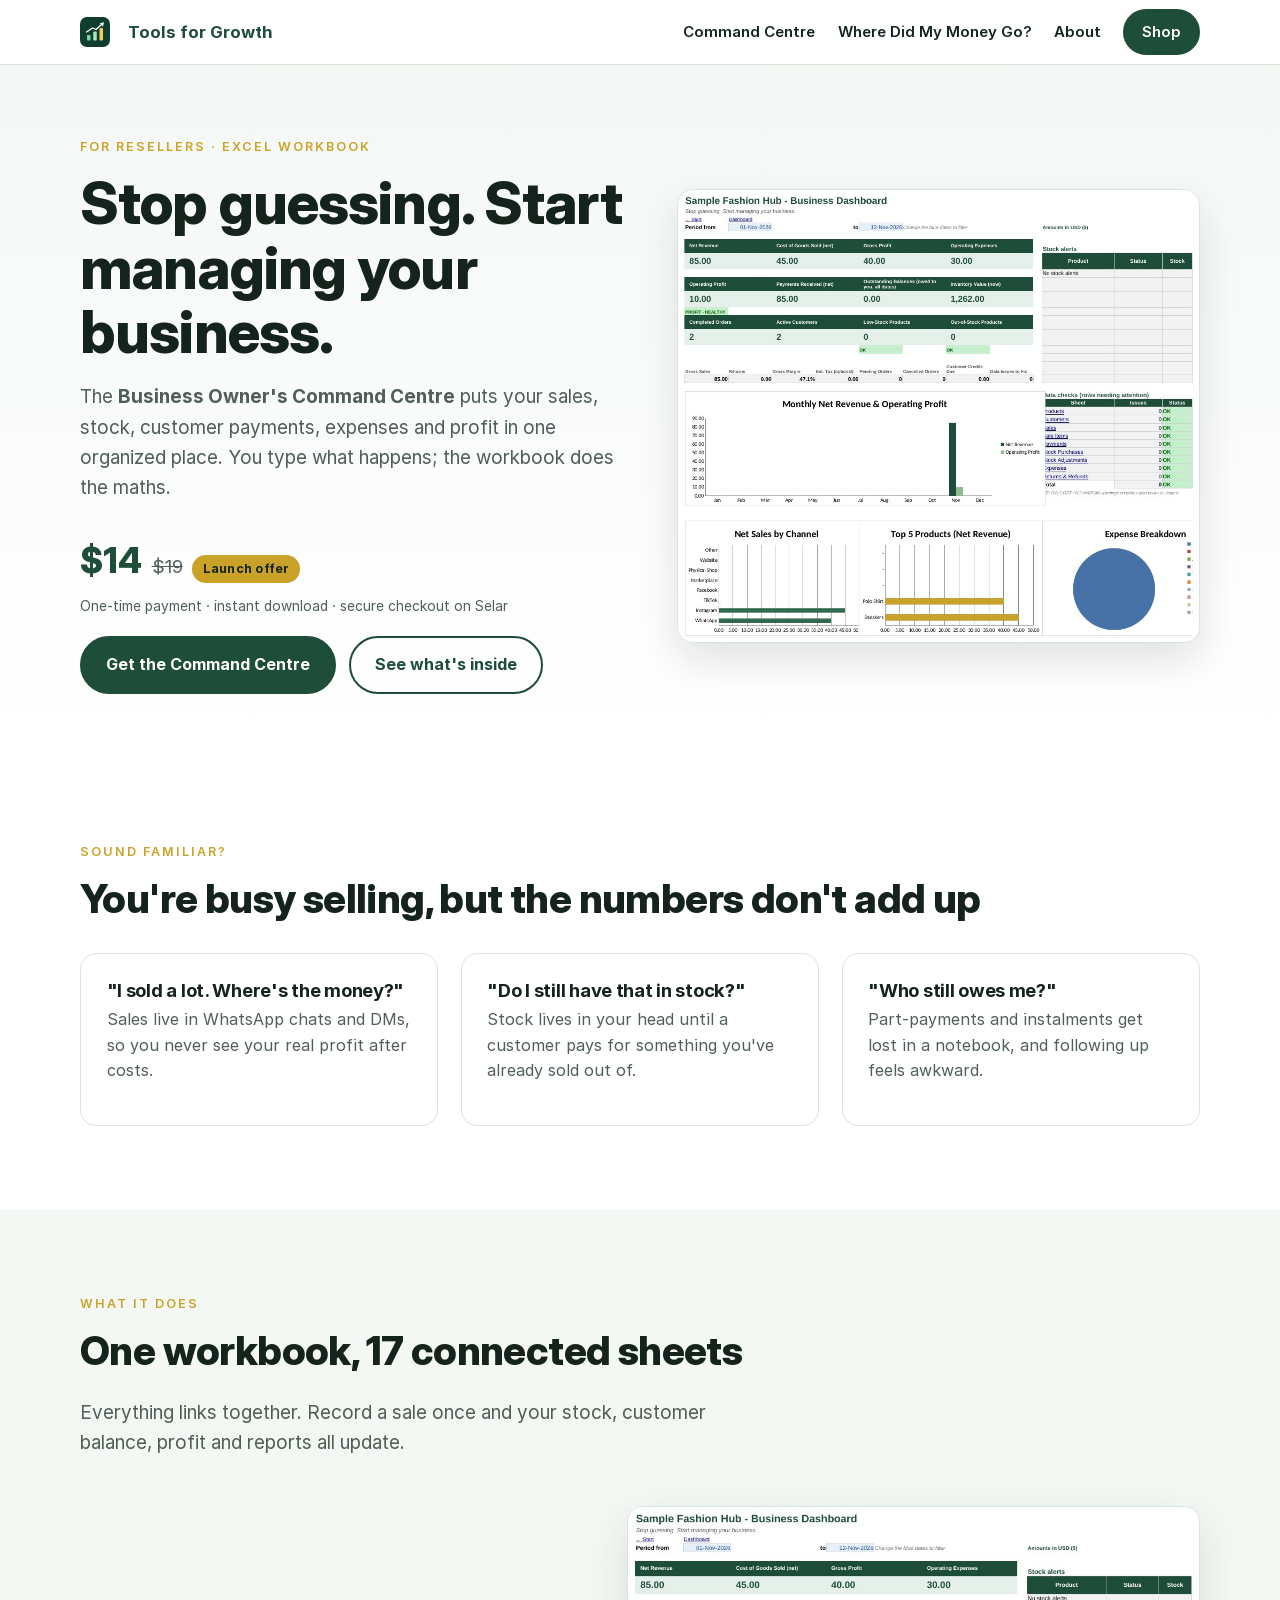
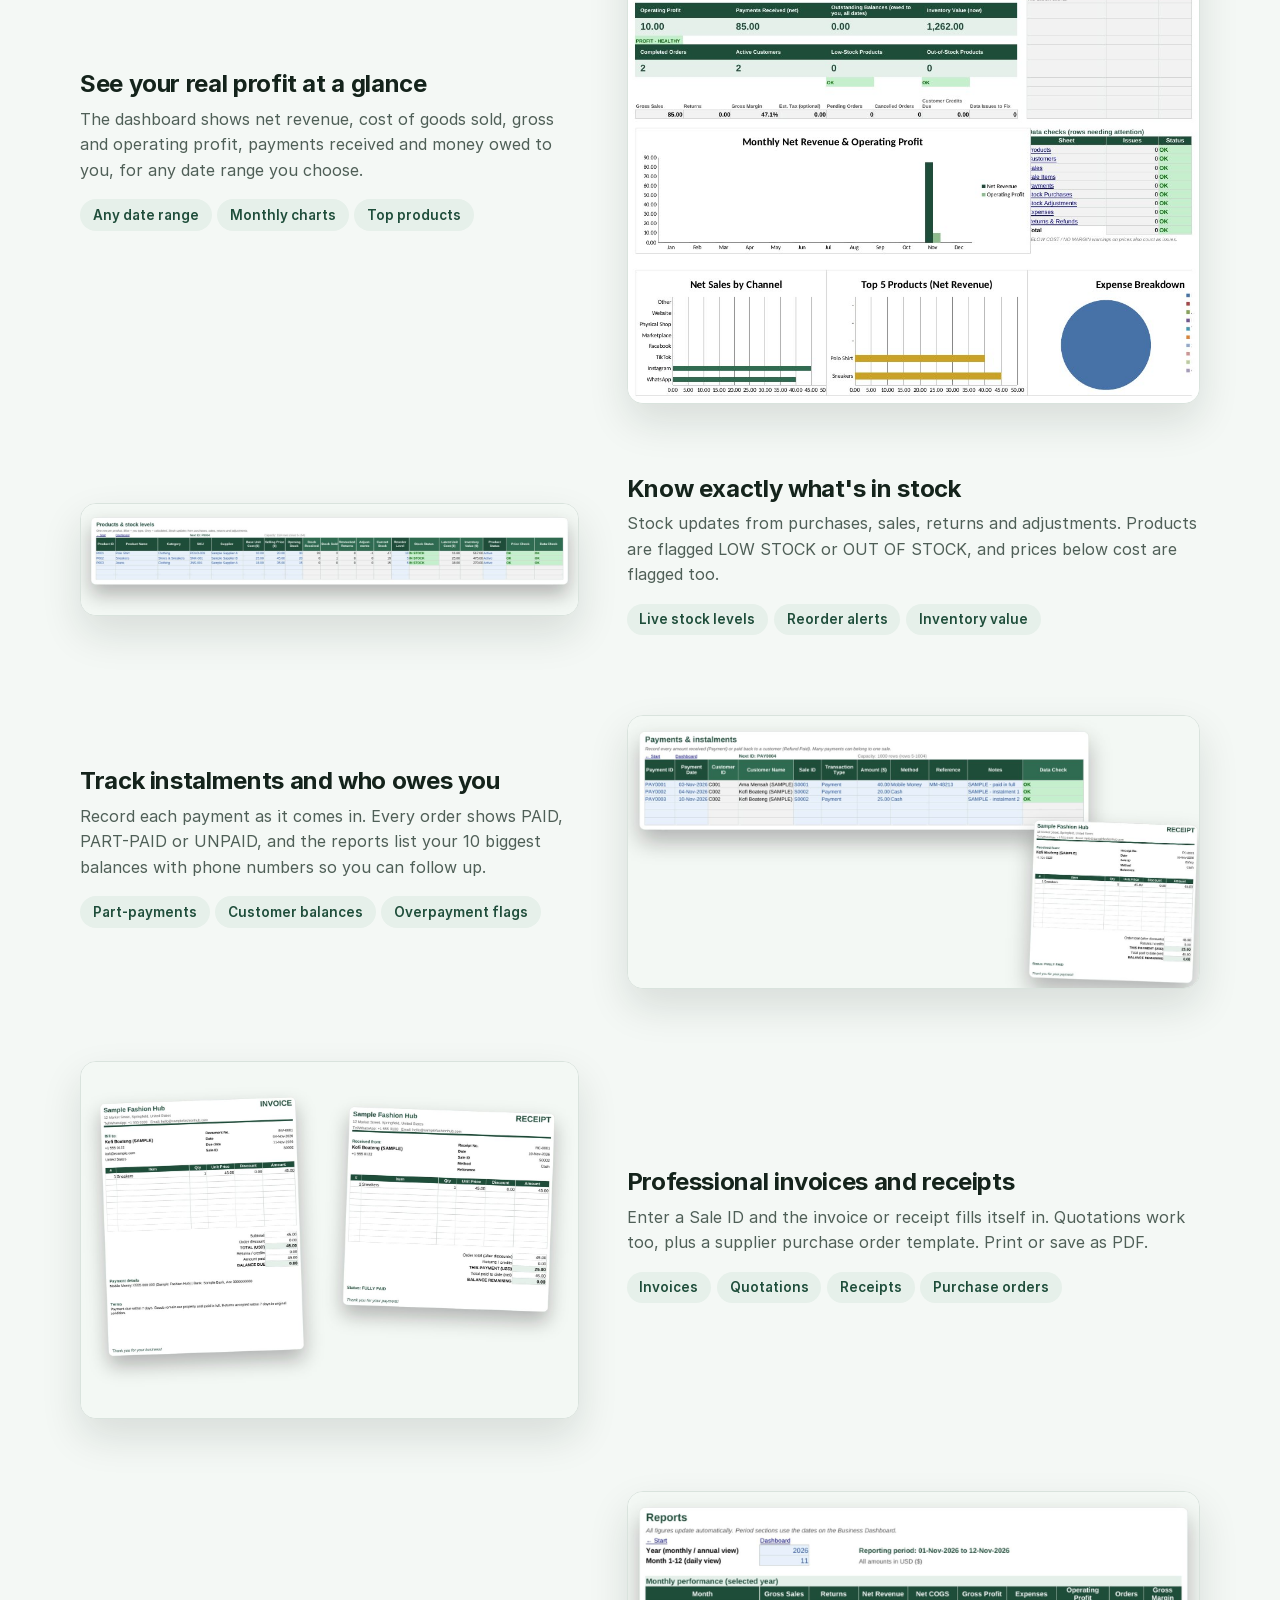
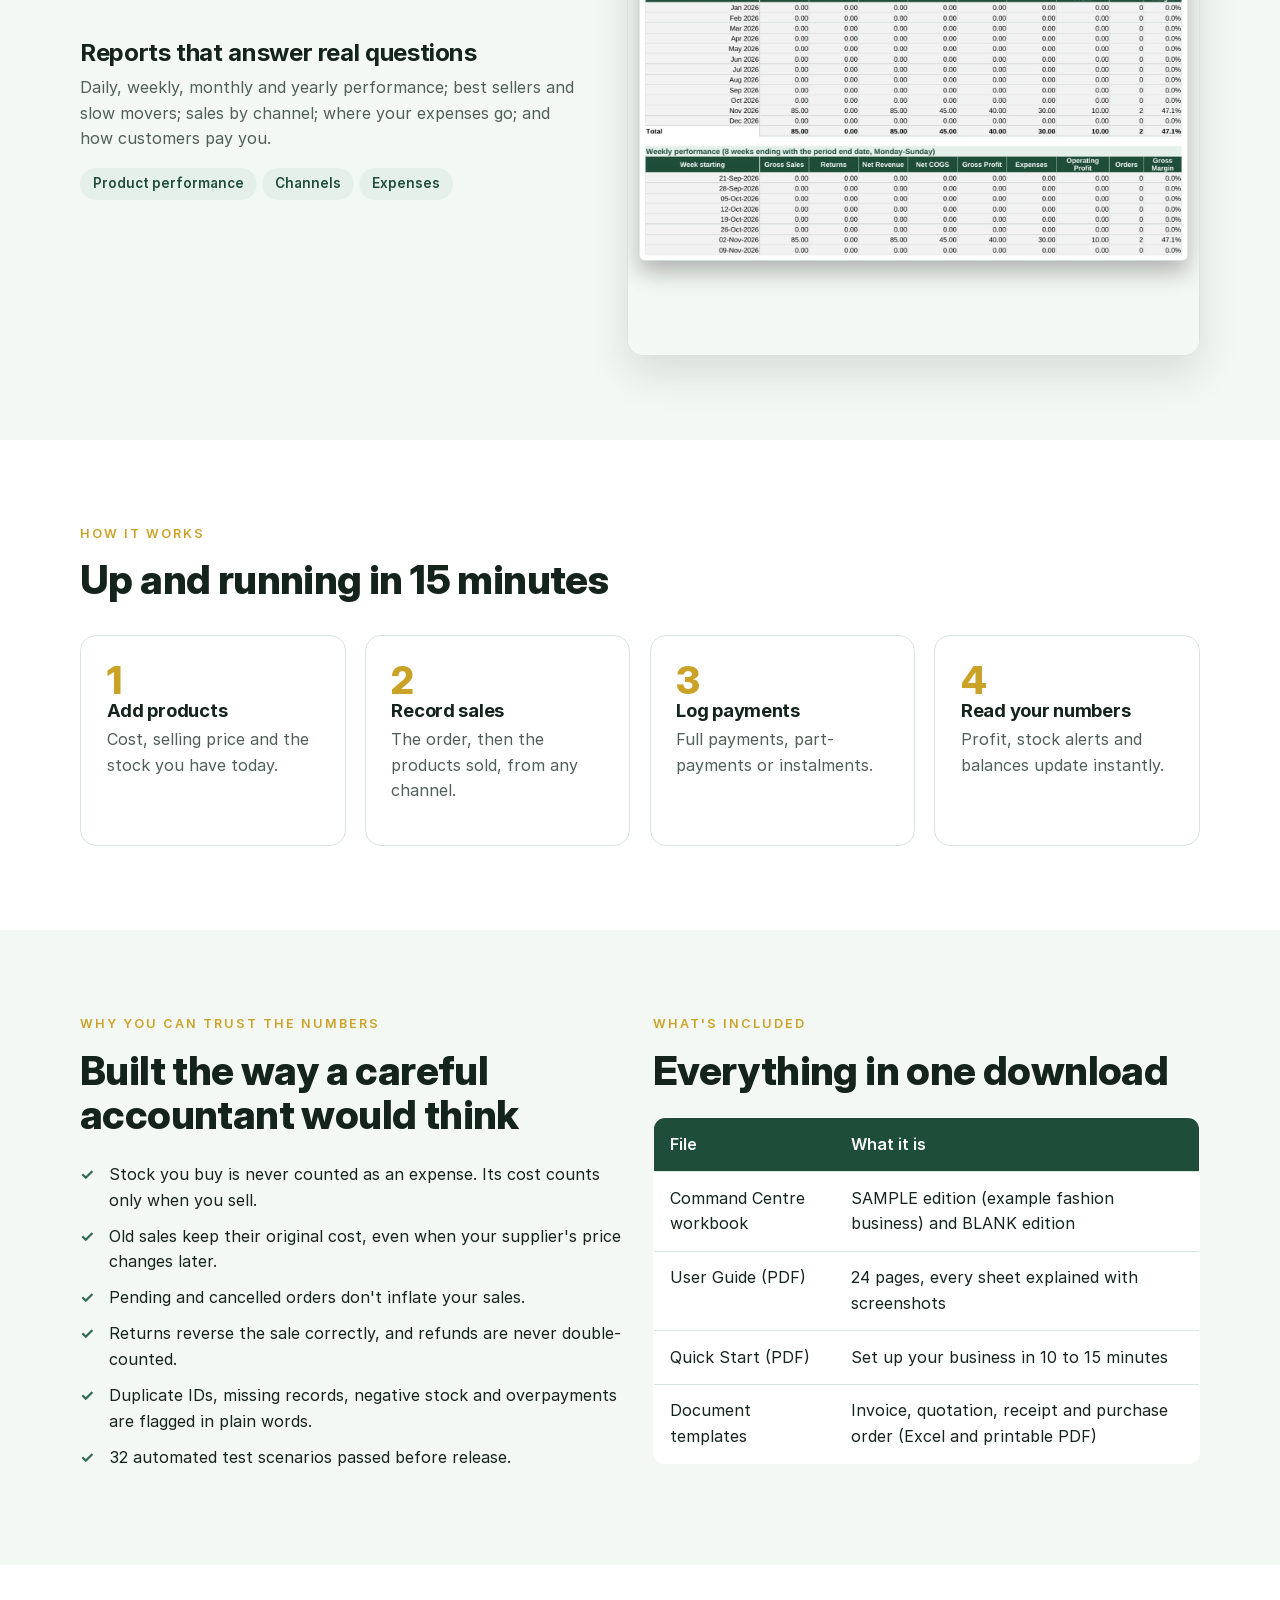
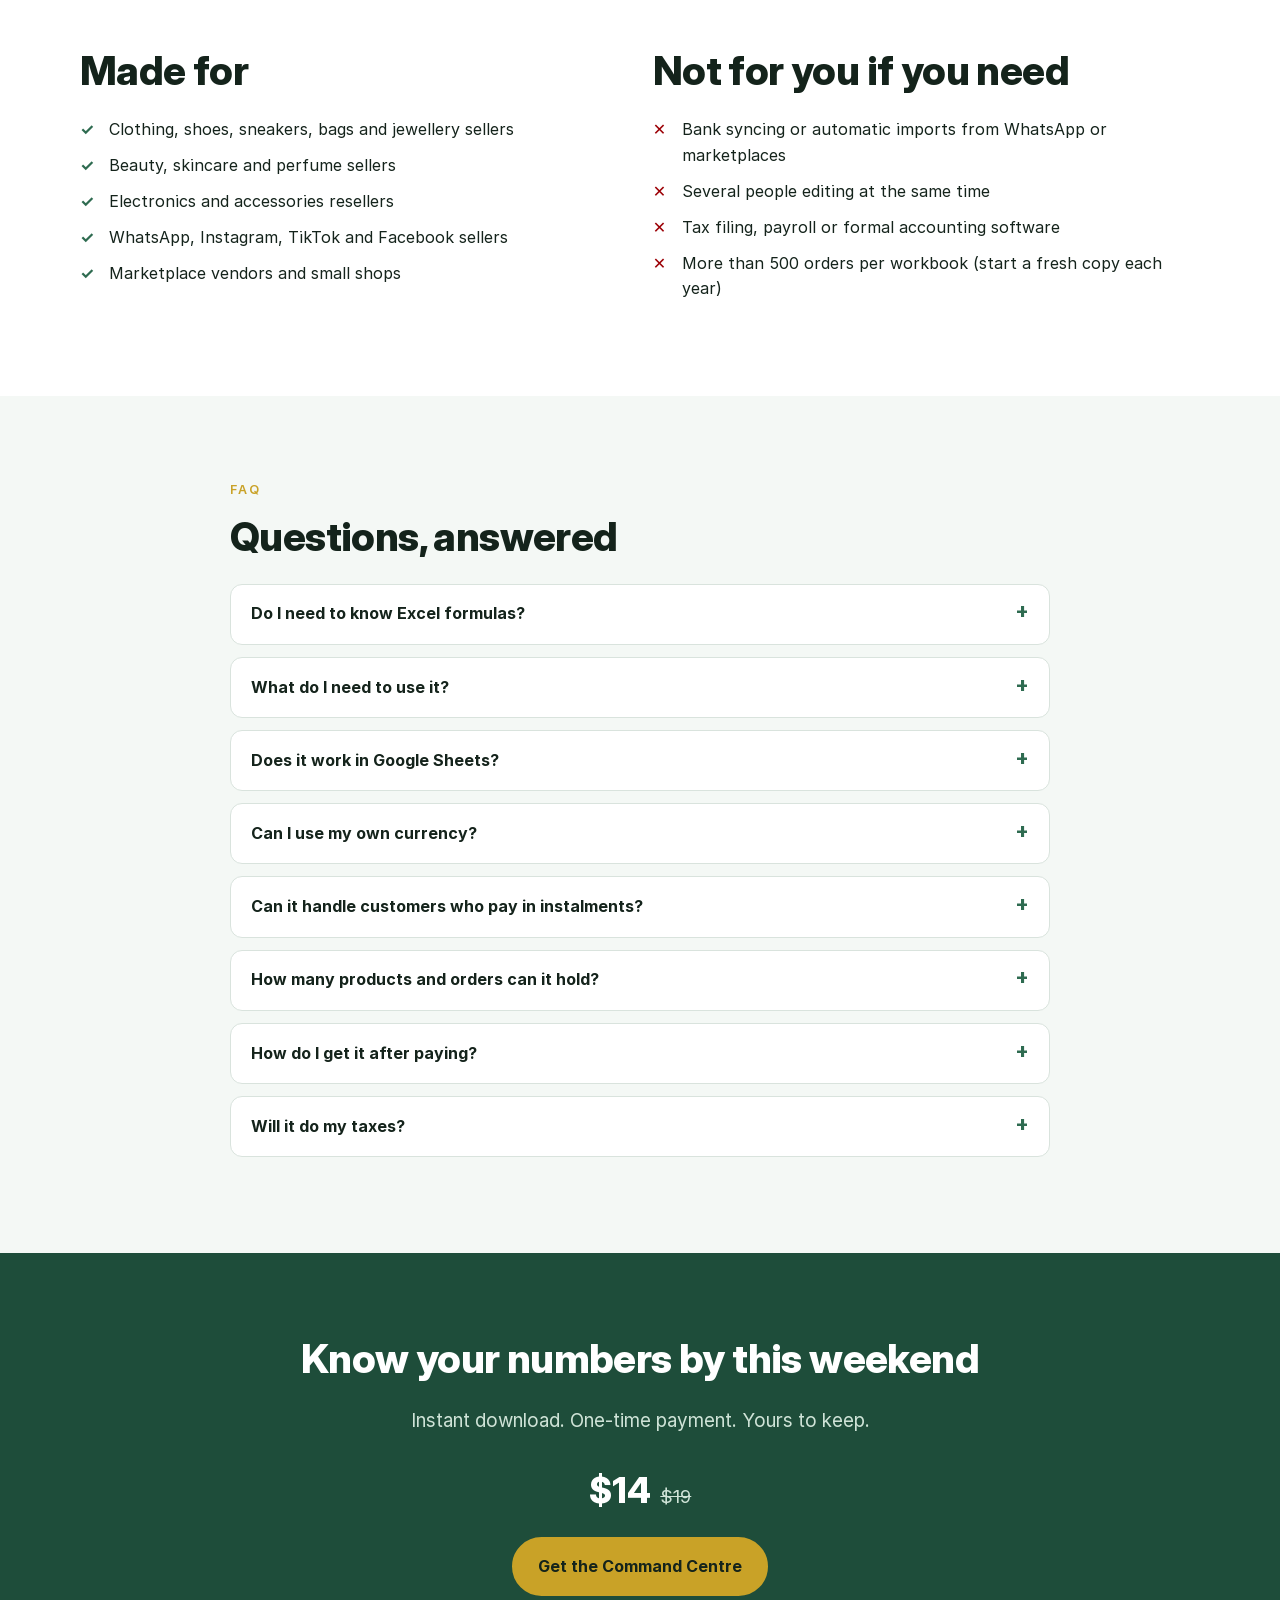
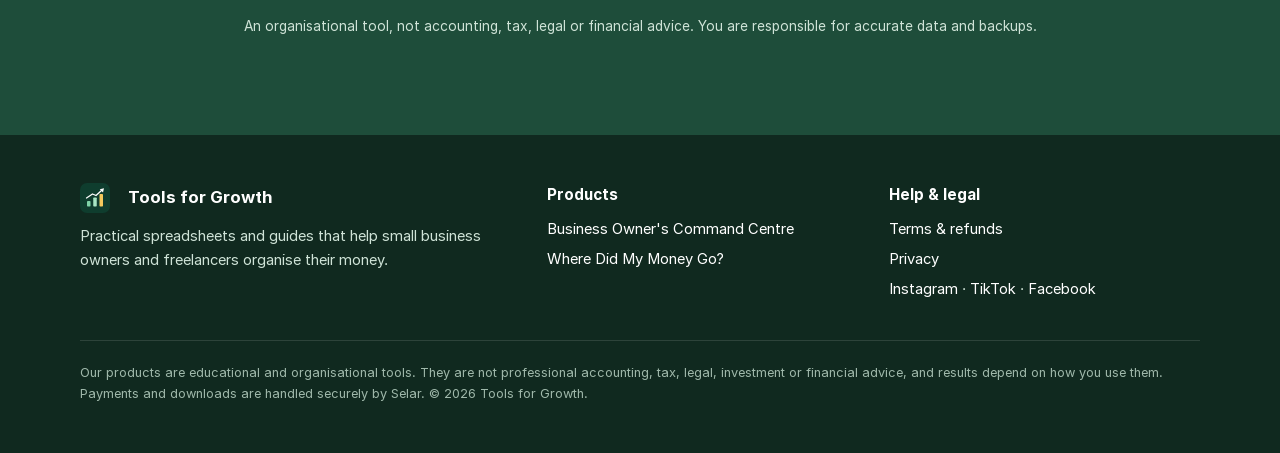
==== command-centre/index.html @ a4ad3774 "Add files via upload" ====
<!DOCTYPE html>
<html lang="en">
<head>
<meta charset="utf-8">
<meta name="viewport" content="width=device-width, initial-scale=1">
<title>Business Owner's Command Centre | Excel sales, stock & profit tracker for resellers</title>
<meta name="description" content="Track your sales, stock, customer payments, expenses and profit in one Excel workbook built for resellers. Invoices, receipts and reports included.">
<meta property="og:title" content="Business Owner's Command Centre | Excel sales, stock & profit tracker for resellers">
<meta property="og:description" content="Track your sales, stock, customer payments, expenses and profit in one Excel workbook built for resellers. Invoices, receipts and reports included.">
<meta property="og:type" content="website">
<meta property="og:image" content="https://meshack-nartey.github.io/toolsforgrowth/assets/img/cc-cover.jpg">
<meta name="twitter:card" content="summary_large_image">
<link rel="icon" href="../assets/img/favicon.png">
<link rel="stylesheet" href="../assets/style.css">
</head>
<body class="has-bar">
<header class="site-header"><div class="wrap">
  <a class="brand" href="../"><img src="../assets/img/mark.svg" alt="" style="width:30px;height:30px;vertical-align:middle;margin-right:8px">Tools for Growth</a>
  <nav class="nav">
    <a href="../command-centre/">Command Centre</a>
    <a href="../where-did-my-money-go/">Where Did My Money Go?</a>
    <a href="../#about">About</a>
    <a class="btn btn-sm" href="../#products">Shop</a>
  </nav>
</div></header>
<main>

<section class="hero"><div class="wrap hero-grid">
  <div>
    <div class="kicker">For resellers · Excel workbook</div>
    <h1>Stop guessing. Start managing your business.</h1>
    <p class="lead">The <strong>Business Owner's Command Centre</strong> puts your sales, stock, customer payments, expenses and profit in one organized place. You type what happens; the workbook does the maths.</p>
    <div class="price"><strong>$14</strong><s>$19</s><span class="badge">Launch offer</span></div>
    <p class="small muted" style="margin-bottom:1.2rem">One-time payment · instant download · secure checkout on Selar</p>
    <div class="cta-row"><a class="btn" href="https://selar.com/01a445y951?utm_source=website&utm_medium=landing&utm_campaign=command_centre">Get the Command Centre</a><a class="btn btn-ghost" href="#inside">See what's inside</a></div>
  </div>
  <div class="shot"><img src="../assets/img/cc-dashboard.jpg" alt="Business Dashboard showing revenue, profit, stock alerts and charts" width="974" height="845"></div>
</div></section>

<section><div class="wrap">
  <div class="kicker">Sound familiar?</div>
  <h2>You're busy selling, but the numbers don't add up</h2>
  <div class="grid-3" style="margin-top:2rem">
    <div class="card"><h3>"I sold a lot. Where's the money?"</h3><p class="muted">Sales live in WhatsApp chats and DMs, so you never see your real profit after costs.</p></div>
    <div class="card"><h3>"Do I still have that in stock?"</h3><p class="muted">Stock lives in your head until a customer pays for something you've already sold out of.</p></div>
    <div class="card"><h3>"Who still owes me?"</h3><p class="muted">Part-payments and instalments get lost in a notebook, and following up feels awkward.</p></div>
  </div>
</div></section>

<section id="inside" class="bg-mint"><div class="wrap">
  <div class="kicker">What it does</div>
  <h2>One workbook, 17 connected sheets</h2>
  <p class="lead" style="margin-bottom:3rem">Everything links together. Record a sale once and your stock, customer balance, profit and reports all update.</p>

  <div class="feature">
    <div class="feature-text">
      <h3 style="font-size:1.5rem">See your real profit at a glance</h3>
      <p class="muted">The dashboard shows net revenue, cost of goods sold, gross and operating profit, payments received and money owed to you, for any date range you choose.</p>
      <div><span class="pill">Any date range</span><span class="pill">Monthly charts</span><span class="pill">Top products</span></div>
    </div>
    <div class="shot"><img src="../assets/img/cc-dashboard.jpg" alt="Dashboard" loading="lazy" width="974" height="845"></div>
  </div>
  <div class="feature reverse">
    <div class="feature-text">
      <h3 style="font-size:1.5rem">Know exactly what's in stock</h3>
      <p class="muted">Stock updates from purchases, sales, returns and adjustments. Products are flagged LOW STOCK or OUT OF STOCK, and prices below cost are flagged too.</p>
      <div><span class="pill">Live stock levels</span><span class="pill">Reorder alerts</span><span class="pill">Inventory value</span></div>
    </div>
    <div class="shot"><img src="../assets/img/cc-inventory.jpg" alt="Products and stock sheet" loading="lazy"></div>
  </div>
  <div class="feature">
    <div class="feature-text">
      <h3 style="font-size:1.5rem">Track instalments and who owes you</h3>
      <p class="muted">Record each payment as it comes in. Every order shows PAID, PART-PAID or UNPAID, and the reports list your 10 biggest balances with phone numbers so you can follow up.</p>
      <div><span class="pill">Part-payments</span><span class="pill">Customer balances</span><span class="pill">Overpayment flags</span></div>
    </div>
    <div class="shot"><img src="../assets/img/cc-payments.jpg" alt="Payments and receipts" loading="lazy"></div>
  </div>
  <div class="feature reverse">
    <div class="feature-text">
      <h3 style="font-size:1.5rem">Professional invoices and receipts</h3>
      <p class="muted">Enter a Sale ID and the invoice or receipt fills itself in. Quotations work too, plus a supplier purchase order template. Print or save as PDF.</p>
      <div><span class="pill">Invoices</span><span class="pill">Quotations</span><span class="pill">Receipts</span><span class="pill">Purchase orders</span></div>
    </div>
    <div class="shot"><img src="../assets/img/cc-invoices.jpg" alt="Invoice and receipt" loading="lazy"></div>
  </div>
  <div class="feature">
    <div class="feature-text">
      <h3 style="font-size:1.5rem">Reports that answer real questions</h3>
      <p class="muted">Daily, weekly, monthly and yearly performance; best sellers and slow movers; sales by channel; where your expenses go; and how customers pay you.</p>
      <div><span class="pill">Product performance</span><span class="pill">Channels</span><span class="pill">Expenses</span></div>
    </div>
    <div class="shot"><img src="../assets/img/cc-reports.jpg" alt="Reports sheet" loading="lazy" width="974" height="845"></div>
  </div>
</div></section>

<section><div class="wrap">
  <div class="kicker">How it works</div>
  <h2>Up and running in 15 minutes</h2>
  <div class="grid-4" style="margin-top:2rem">
    <div class="card"><div class="step-num">1</div><h3>Add products</h3><p class="muted">Cost, selling price and the stock you have today.</p></div>
    <div class="card"><div class="step-num">2</div><h3>Record sales</h3><p class="muted">The order, then the products sold, from any channel.</p></div>
    <div class="card"><div class="step-num">3</div><h3>Log payments</h3><p class="muted">Full payments, part-payments or instalments.</p></div>
    <div class="card"><div class="step-num">4</div><h3>Read your numbers</h3><p class="muted">Profit, stock alerts and balances update instantly.</p></div>
  </div>
</div></section>

<section class="bg-mint"><div class="wrap grid-2" style="align-items:start">
  <div>
    <div class="kicker">Why you can trust the numbers</div>
    <h2>Built the way a careful accountant would think</h2>
    <ul class="tick-list">
      <li>Stock you buy is never counted as an expense. Its cost counts only when you sell.</li>
      <li>Old sales keep their original cost, even when your supplier's price changes later.</li>
      <li>Pending and cancelled orders don't inflate your sales.</li>
      <li>Returns reverse the sale correctly, and refunds are never double-counted.</li>
      <li>Duplicate IDs, missing records, negative stock and overpayments are flagged in plain words.</li>
      <li>32 automated test scenarios passed before release.</li>
    </ul>
  </div>
  <div>
    <div class="kicker">What's included</div>
    <h2>Everything in one download</h2>
    <table>
      <tr><th>File</th><th>What it is</th></tr>
      <tr><td>Command Centre workbook</td><td>SAMPLE edition (example fashion business) and BLANK edition</td></tr>
      <tr><td>User Guide (PDF)</td><td>24 pages, every sheet explained with screenshots</td></tr>
      <tr><td>Quick Start (PDF)</td><td>Set up your business in 10 to 15 minutes</td></tr>
      <tr><td>Document templates</td><td>Invoice, quotation, receipt and purchase order (Excel and printable PDF)</td></tr>
    </table>
  </div>
</div></section>

<section><div class="wrap grid-2" style="align-items:start">
  <div>
    <h2>Made for</h2>
    <ul class="tick-list">
      <li>Clothing, shoes, sneakers, bags and jewellery sellers</li>
      <li>Beauty, skincare and perfume sellers</li>
      <li>Electronics and accessories resellers</li>
      <li>WhatsApp, Instagram, TikTok and Facebook sellers</li>
      <li>Marketplace vendors and small shops</li>
    </ul>
  </div>
  <div>
    <h2>Not for you if you need</h2>
    <ul class="tick-list cross-list">
      <li>Bank syncing or automatic imports from WhatsApp or marketplaces</li>
      <li>Several people editing at the same time</li>
      <li>Tax filing, payroll or formal accounting software</li>
      <li>More than 500 orders per workbook (start a fresh copy each year)</li>
    </ul>
  </div>
</div></section>

<section class="bg-mint"><div class="wrap" style="max-width:820px">
  <div class="kicker">FAQ</div>
  <h2>Questions, answered</h2>
  <details><summary>Do I need to know Excel formulas?</summary><p>No. You only type into the blue cells; every grey cell calculates itself. The Quick Start guide walks you through setup.</p></details>
  <details><summary>What do I need to use it?</summary><p>Microsoft Excel 2010 or later on Windows or Mac is recommended. It also opens in LibreOffice Calc. It's designed for a computer; the Excel phone app is fine for quick entries.</p></details>
  <details><summary>Does it work in Google Sheets?</summary><p>It was built and tested for Excel and LibreOffice. Google Sheets wasn't tested, so we can't guarantee charts or sheet protection there.</p></details>
  <details><summary>Can I use my own currency?</summary><p>Yes. Set your currency code and symbol (for example GHS / GH₵, NGN / ₦, GBP / £) in Settings. The workbook doesn't convert between currencies.</p></details>
  <details><summary>Can it handle customers who pay in instalments?</summary><p>Yes. Record each instalment as a separate payment. The order shows PART-PAID until it's fully paid.</p></details>
  <details><summary>How many products and orders can it hold?</summary><p>150 products, 300 customers, 500 orders, 1,000 order lines and 1,000 payments per workbook. These limits were tested at full capacity.</p></details>
  <details><summary>How do I get it after paying?</summary><p>Checkout is handled by Selar. You get a download link immediately after payment, and by email.</p></details>
  <details><summary>Will it do my taxes?</summary><p>No. There's an optional estimated tax percentage for a rough figure only. Speak to a qualified professional about tax.</p></details>
</div></section>

<section class="bg-green cta-band"><div class="wrap">
  <h2>Know your numbers by this weekend</h2>
  <p class="lead">Instant download. One-time payment. Yours to keep.</p>
  <div class="price"><strong style="color:#fff">$14</strong><s style="color:#cfe3d7">$19</s></div>
  <a class="btn btn-gold" href="https://selar.com/01a445y951?utm_source=website&utm_medium=landing&utm_campaign=command_centre" style="margin-top:.8rem">Get the Command Centre</a>
  <p class="small" style="margin-top:1.2rem;color:#cfe3d7">An organisational tool, not accounting, tax, legal or financial advice. You are responsible for accurate data and backups.</p>
</div></section>

</main>
<footer class="site-footer"><div class="wrap">
  <div class="footer-grid">
    <div>
      <a class="brand" href="../" style="color:#fff"><img src="../assets/img/mark.svg" alt="" style="width:30px;height:30px;vertical-align:middle;margin-right:8px">Tools for Growth</a>
      <p style="margin-top:.8rem">Practical spreadsheets and guides that help small business owners and freelancers organise their money.</p>
    </div>
    <div><h4>Products</h4><ul>
      <li><a href="../command-centre/">Business Owner's Command Centre</a></li>
      <li><a href="../where-did-my-money-go/">Where Did My Money Go?</a></li>
    </ul></div>
    <div><h4>Help &amp; legal</h4><ul>
      <li><a href="../terms.html">Terms &amp; refunds</a></li>
      <li><a href="../privacy.html">Privacy</a></li>
      <li><a href="https://www.instagram.com/ina_cademy/" rel="noopener">Instagram</a> · <a href="https://www.tiktok.com/@ina_academy4" rel="noopener">TikTok</a> · <a href="https://www.facebook.com/1473635575825918" rel="noopener">Facebook</a></li>
    </ul></div>
  </div>
  <p class="disclaimer">Our products are educational and organisational tools. They are not professional accounting, tax, legal, investment or financial advice, and results depend on how you use them. Payments and downloads are handled securely by Selar. © 2026 Tools for Growth.</p>
</div></footer>
<div class="buy-bar"><div><strong>$14</strong> <span class="small muted">instant download</span></div><a class="btn btn-sm" href="https://selar.com/01a445y951?utm_source=website&utm_medium=landing&utm_campaign=command_centre">Buy now</a></div>
</body>
</html>
---- assets/style.css ----
@font-face{font-family:Inter;src:url(fonts/Inter-Regular.woff) format("woff");font-weight:400;font-display:swap}
@font-face{font-family:Inter;src:url(fonts/Inter-SemiBold.woff) format("woff");font-weight:600;font-display:swap}
@font-face{font-family:Inter;src:url(fonts/Inter-Bold.woff) format("woff");font-weight:700;font-display:swap}
@font-face{font-family:InterDisplay;src:url(fonts/InterDisplay-ExtraBold.woff) format("woff");font-weight:800;font-display:swap}

:root{
  --green:#1E4D3A;--green-2:#2E6B50;--green-lt:#E6F0EA;--mint:#F4F8F5;--gold:#C9A227;
  --ink:#14231b;--muted:#4f5f57;--line:#d9e3dd;--white:#fff;--radius:16px;
  --shadow:0 18px 40px rgba(20,35,27,.12);
}
*{box-sizing:border-box;margin:0;padding:0}
html{scroll-behavior:smooth}
body{font-family:Inter,system-ui,-apple-system,"Segoe UI",Roboto,Arial,sans-serif;color:var(--ink);line-height:1.6;background:var(--white);-webkit-font-smoothing:antialiased}
img{max-width:100%;height:auto;display:block}
a{color:var(--green-2)}
.wrap{width:min(1120px,92vw);margin:0 auto}
h1,h2,h3{line-height:1.12;letter-spacing:-.015em}
h1{font-family:InterDisplay,Inter,sans-serif;font-weight:800;font-size:clamp(2.2rem,5vw,3.6rem)}
h2{font-family:InterDisplay,Inter,sans-serif;font-weight:800;font-size:clamp(1.7rem,3.4vw,2.5rem);margin-bottom:.6em}
h3{font-size:1.15rem;font-weight:700;margin-bottom:.35em}
p{margin-bottom:1em}
.kicker{font-weight:600;letter-spacing:.16em;text-transform:uppercase;font-size:.78rem;color:var(--gold);margin-bottom:.9rem}
.lead{font-size:1.18rem;color:var(--muted);max-width:640px}
.muted{color:var(--muted)}
.small{font-size:.86rem}

/* header */
.site-header{position:sticky;top:0;z-index:20;background:rgba(255,255,255,.94);backdrop-filter:saturate(180%) blur(8px);border-bottom:1px solid var(--line)}
.site-header .wrap{display:flex;align-items:center;justify-content:space-between;height:64px}
.brand{display:flex;align-items:center;gap:.6rem;font-weight:700;color:var(--green);text-decoration:none;font-size:1.05rem}
.brand-mark{width:34px;height:34px;border-radius:9px;background:var(--green);color:var(--gold);display:grid;place-items:center;font-family:InterDisplay,Inter;font-weight:800;font-size:.95rem}
.nav{display:flex;gap:1.4rem;align-items:center}
.nav a{color:var(--ink);text-decoration:none;font-weight:600;font-size:.94rem}
.nav a:hover{color:var(--green-2)}
.nav a.btn,.nav a.btn:hover{color:#fff}
@media (max-width:720px){.nav a:not(.btn){display:none}}

/* buttons */
.btn{display:inline-flex;align-items:center;justify-content:center;gap:.5rem;background:var(--green);color:#fff;text-decoration:none;font-weight:700;padding:.9rem 1.5rem;border-radius:999px;border:2px solid var(--green);transition:transform .15s,background .15s;font-size:1rem}
.btn:hover{background:var(--green-2);border-color:var(--green-2);transform:translateY(-1px)}
.btn-gold{background:var(--gold);border-color:var(--gold);color:var(--ink)}
.btn-gold:hover{background:#b8921f;border-color:#b8921f}
.btn-ghost{background:transparent;color:var(--green)}
.btn-ghost:hover{background:var(--green-lt);color:var(--green)}
.btn-sm{padding:.55rem 1.05rem;font-size:.9rem}
.btn-light{background:#fff;color:var(--green);border-color:#fff}
.btn-light:hover{background:var(--green-lt);border-color:var(--green-lt)}

/* sections */
section{padding:84px 0}
.bg-mint{background:var(--mint)}
.bg-green{background:var(--green);color:#fff}
.bg-green .lead,.bg-green .muted{color:#cfe3d7}
.hero{padding:72px 0 64px;background:linear-gradient(180deg,var(--mint),#fff)}
.hero-grid{display:grid;grid-template-columns:1.05fr 1fr;gap:3rem;align-items:center}
.hero .lead{margin:1.1rem 0 1.8rem}
.cta-row{display:flex;flex-wrap:wrap;gap:.8rem;align-items:center}
.price{display:flex;align-items:baseline;gap:.6rem;margin:1.2rem 0 .4rem}
.price strong{font-family:InterDisplay,Inter;font-size:2.2rem;color:var(--green)}
.price s{color:var(--muted);font-size:1.15rem}
.badge{display:inline-block;background:var(--gold);color:var(--ink);font-weight:700;font-size:.78rem;padding:.25rem .65rem;border-radius:999px;letter-spacing:.02em}
.shot{border-radius:var(--radius);overflow:hidden;box-shadow:var(--shadow);border:1px solid var(--line);background:#fff}
@media (max-width:880px){.hero-grid{grid-template-columns:1fr}.hero{padding-top:40px}}

/* grids & cards */
.grid-2{display:grid;grid-template-columns:repeat(2,1fr);gap:1.6rem}
.grid-3{display:grid;grid-template-columns:repeat(3,1fr);gap:1.4rem}
.grid-4{display:grid;grid-template-columns:repeat(4,1fr);gap:1.2rem}
@media (max-width:900px){.grid-3,.grid-4{grid-template-columns:repeat(2,1fr)}}
@media (max-width:620px){.grid-2,.grid-3,.grid-4{grid-template-columns:1fr}}
.card{background:#fff;border:1px solid var(--line);border-radius:var(--radius);padding:1.6rem}
.card .icon{width:44px;height:44px;border-radius:12px;background:var(--green-lt);color:var(--green);display:grid;place-items:center;font-weight:800;margin-bottom:.9rem;font-family:InterDisplay,Inter}
.product-card{display:flex;flex-direction:column;overflow:hidden;padding:0}
.product-card img{aspect-ratio:3/2;object-fit:cover;object-position:top}
.product-card .body{padding:1.6rem;display:flex;flex-direction:column;flex:1}
.product-card .body p{flex:1}
.step-num{font-family:InterDisplay,Inter;font-weight:800;font-size:2.4rem;color:var(--gold);line-height:1}
.tick-list{list-style:none}
.tick-list li{position:relative;padding-left:1.8rem;margin-bottom:.65rem}
.tick-list li::before{content:"✓";position:absolute;left:0;top:0;color:var(--green-2);font-weight:800}
.cross-list li::before{content:"✕";color:#9c0006}
.feature{display:grid;grid-template-columns:1fr 1.15fr;gap:3rem;align-items:center;margin-bottom:72px}
.feature:last-child{margin-bottom:0}
.feature.reverse .feature-text{order:2}
@media (max-width:880px){.feature{grid-template-columns:1fr;gap:1.5rem}.feature.reverse .feature-text{order:0}}
.pill{display:inline-block;background:var(--green-lt);color:var(--green);border-radius:999px;padding:.32rem .8rem;font-weight:600;font-size:.84rem;margin:0 .35rem .45rem 0}

/* tables */
table{width:100%;border-collapse:collapse;background:#fff;border-radius:12px;overflow:hidden;border:1px solid var(--line)}
th,td{padding:.85rem 1rem;text-align:left;border-bottom:1px solid var(--line);vertical-align:top}
th{background:var(--green);color:#fff;font-weight:600}
tr:last-child td{border-bottom:none}

/* faq */
details{background:#fff;border:1px solid var(--line);border-radius:12px;padding:1.05rem 1.25rem;margin-bottom:.75rem}
summary{font-weight:700;cursor:pointer;list-style:none;display:flex;justify-content:space-between;gap:1rem}
summary::-webkit-details-marker{display:none}
summary::after{content:"+";font-size:1.3rem;color:var(--green-2);line-height:1}
details[open] summary::after{content:"−"}
details p{margin:.75rem 0 0;color:var(--muted)}

/* cta band */
.cta-band{text-align:center}
.cta-band .lead{margin:0 auto 1.6rem}
.cta-band .price{justify-content:center}

/* legal */
.legal{max-width:760px}
.legal h2{font-size:1.4rem;margin-top:2rem}
.legal ul{margin:0 0 1em 1.2rem}

/* footer */
.site-footer{background:#10291f;color:#cfe3d7;padding:48px 0 36px;font-size:.92rem}
.site-footer a{color:#fff;text-decoration:none}
.site-footer a:hover{text-decoration:underline}
.footer-grid{display:grid;grid-template-columns:1.4fr 1fr 1fr;gap:2rem;margin-bottom:2rem}
.footer-grid h4{color:#fff;margin-bottom:.7rem;font-size:.95rem}
.footer-grid ul{list-style:none}
.footer-grid li{margin-bottom:.4rem}
.disclaimer{border-top:1px solid rgba(255,255,255,.12);padding-top:1.4rem;font-size:.8rem;color:#9fb8aa}
@media (max-width:720px){.footer-grid{grid-template-columns:1fr}}

/* sticky mobile buy bar */
.buy-bar{display:none}
@media (max-width:720px){
  .buy-bar{display:flex;position:fixed;bottom:0;left:0;right:0;z-index:30;background:#fff;border-top:1px solid var(--line);padding:.7rem 4vw;align-items:center;justify-content:space-between;gap:.8rem;box-shadow:0 -8px 24px rgba(0,0,0,.08)}
  .buy-bar strong{font-family:InterDisplay,Inter;color:var(--green);font-size:1.3rem}
  body.has-bar{padding-bottom:76px}
}
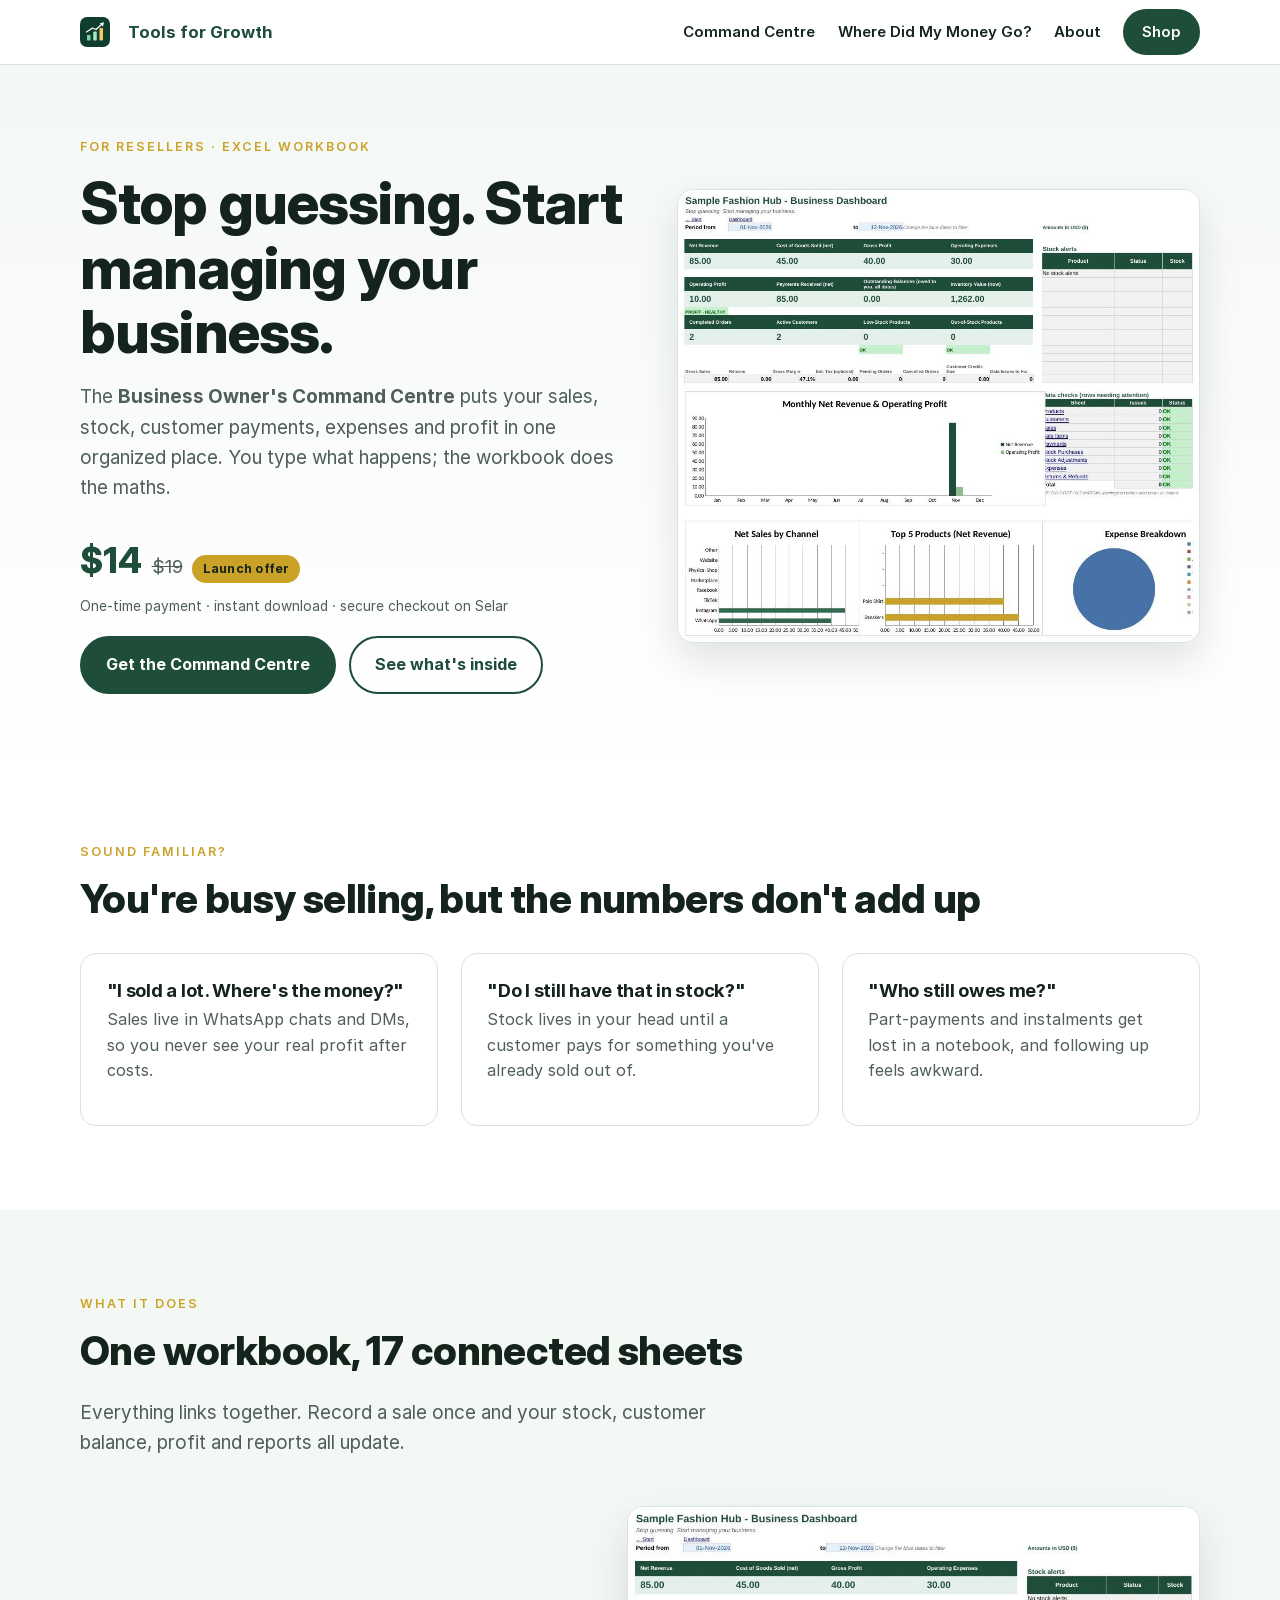
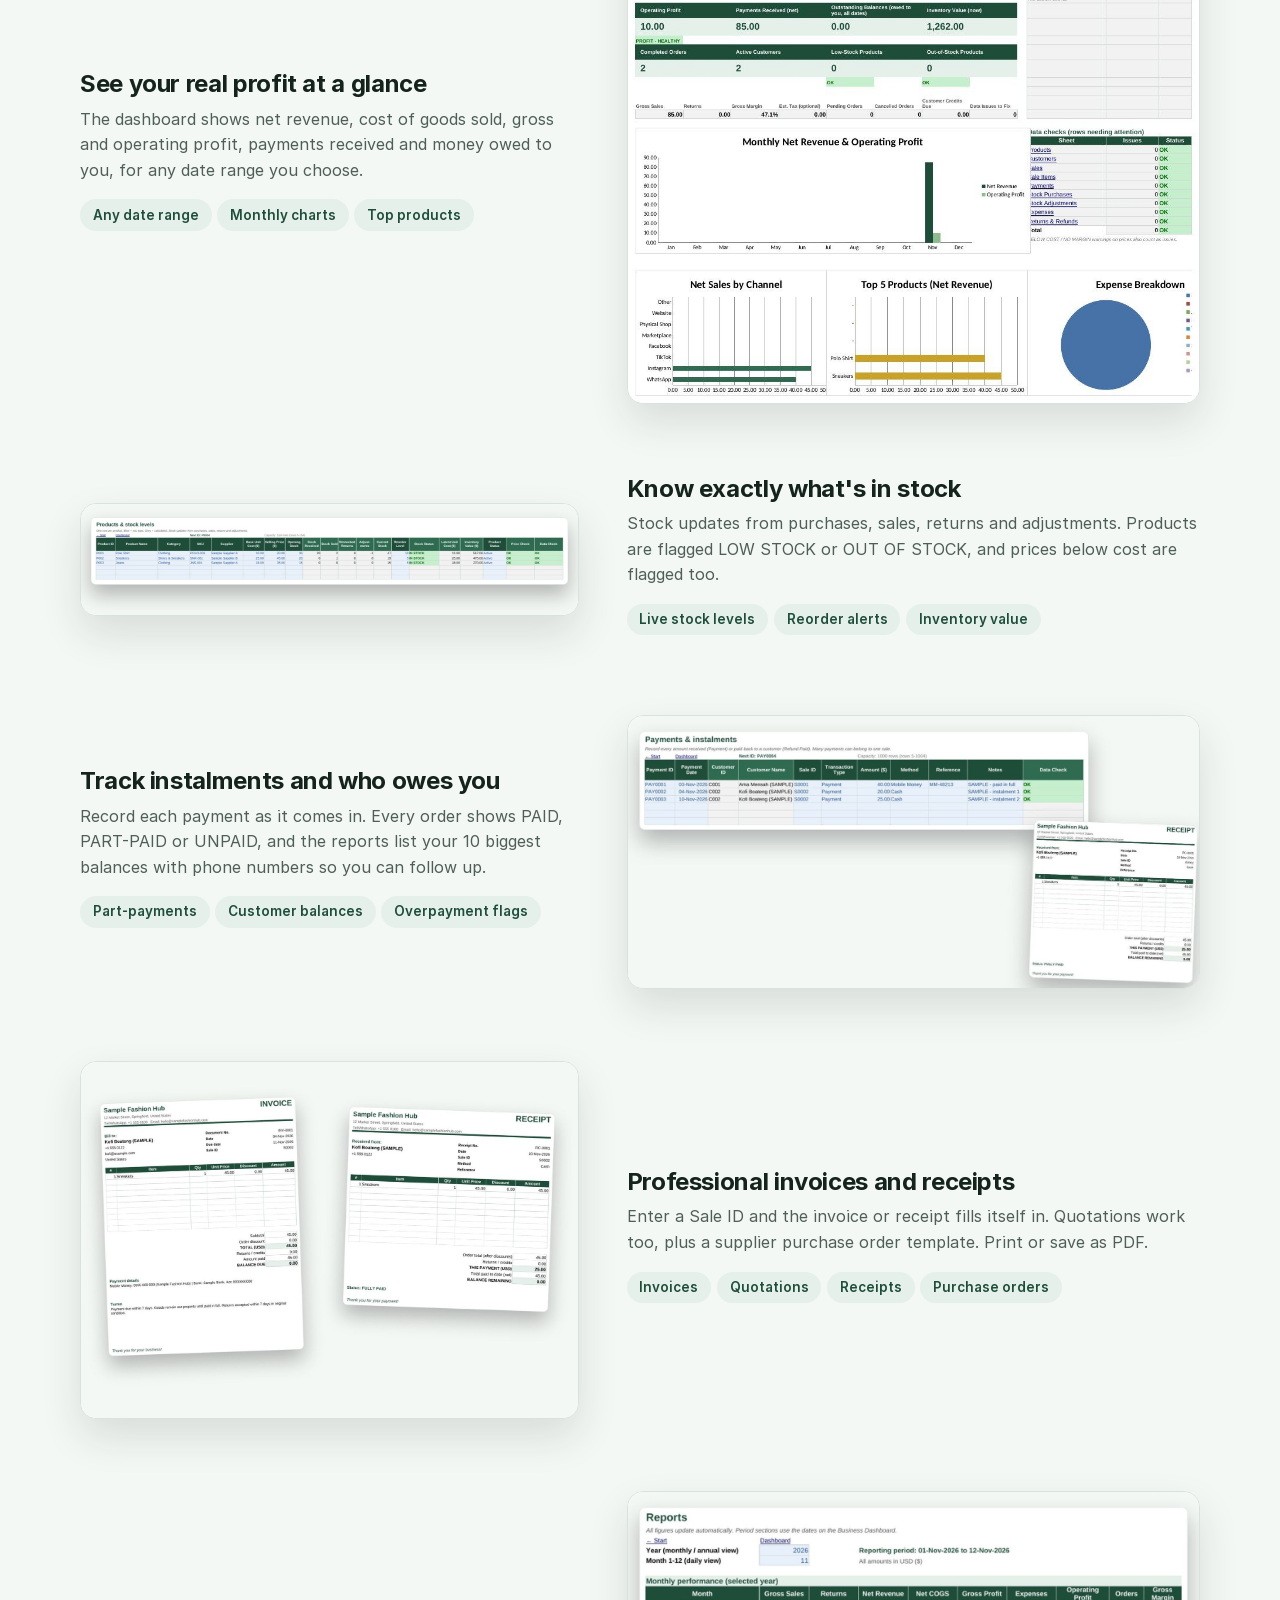
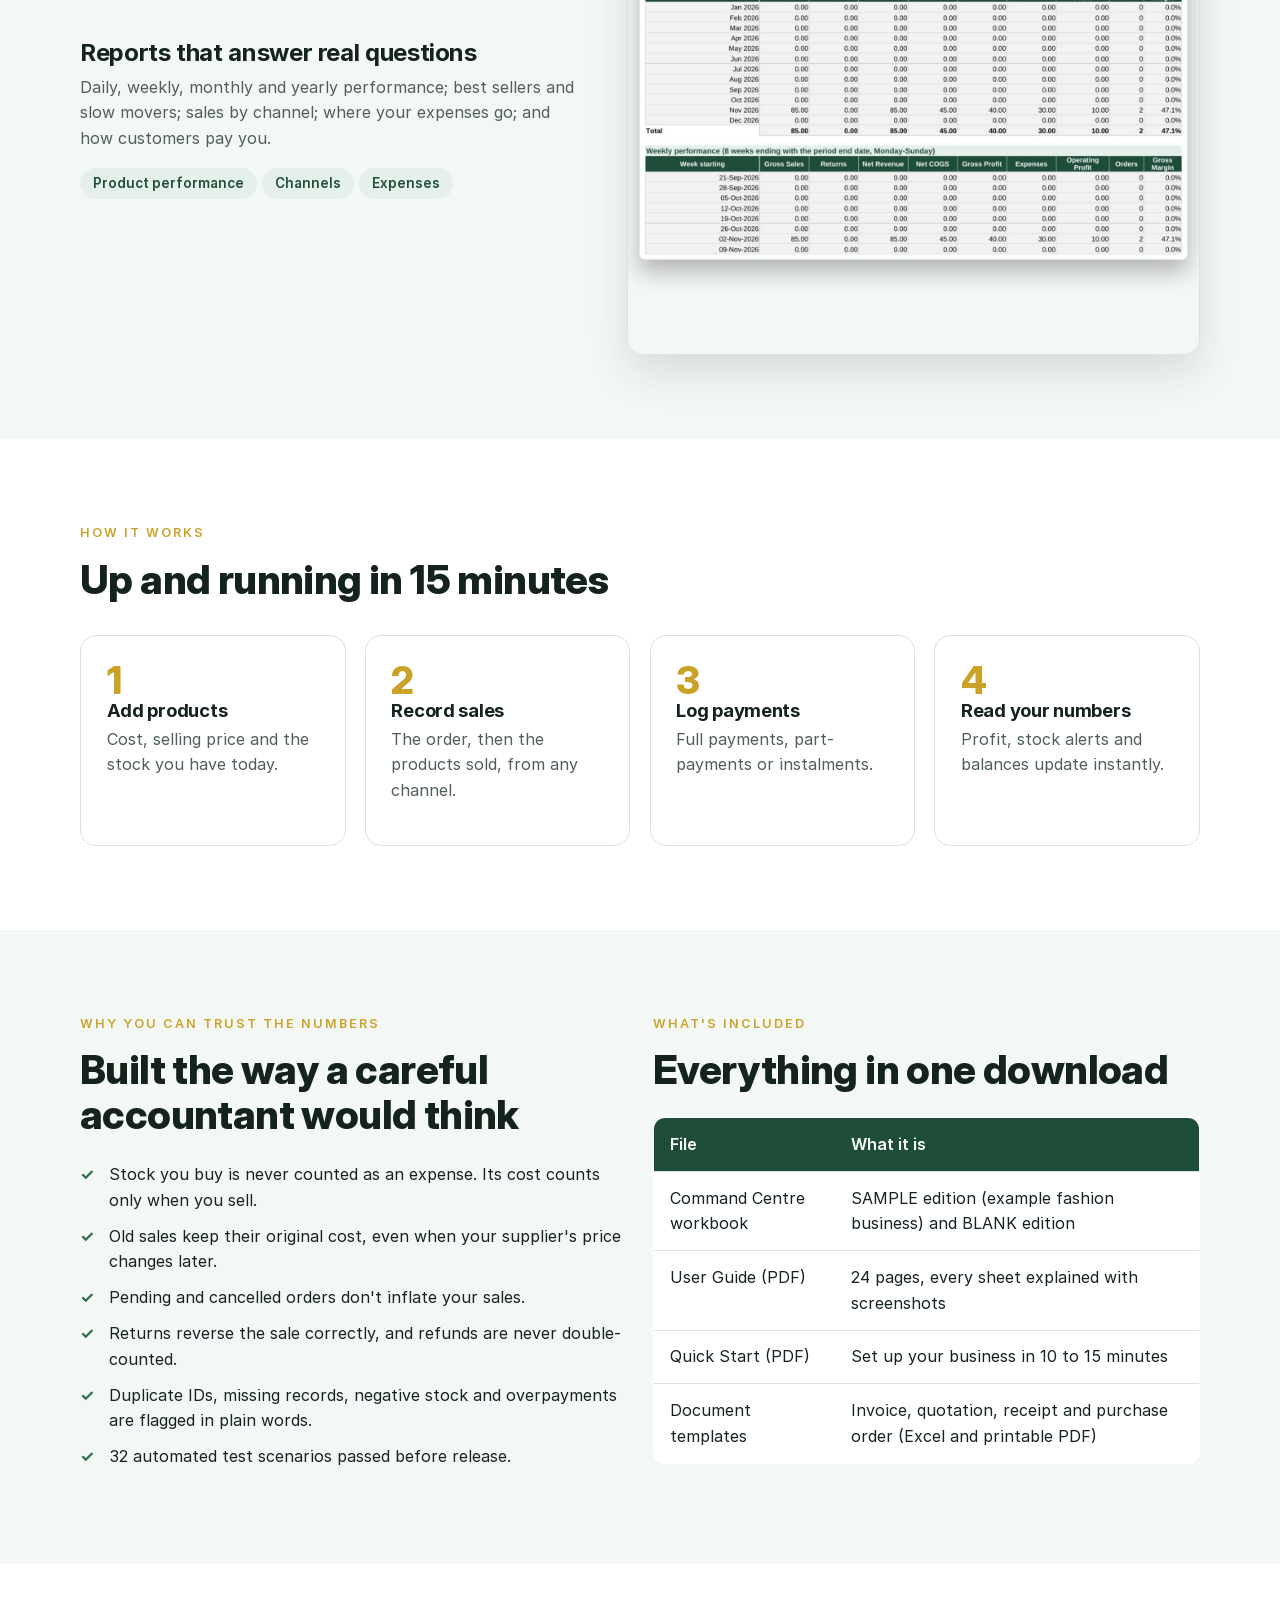
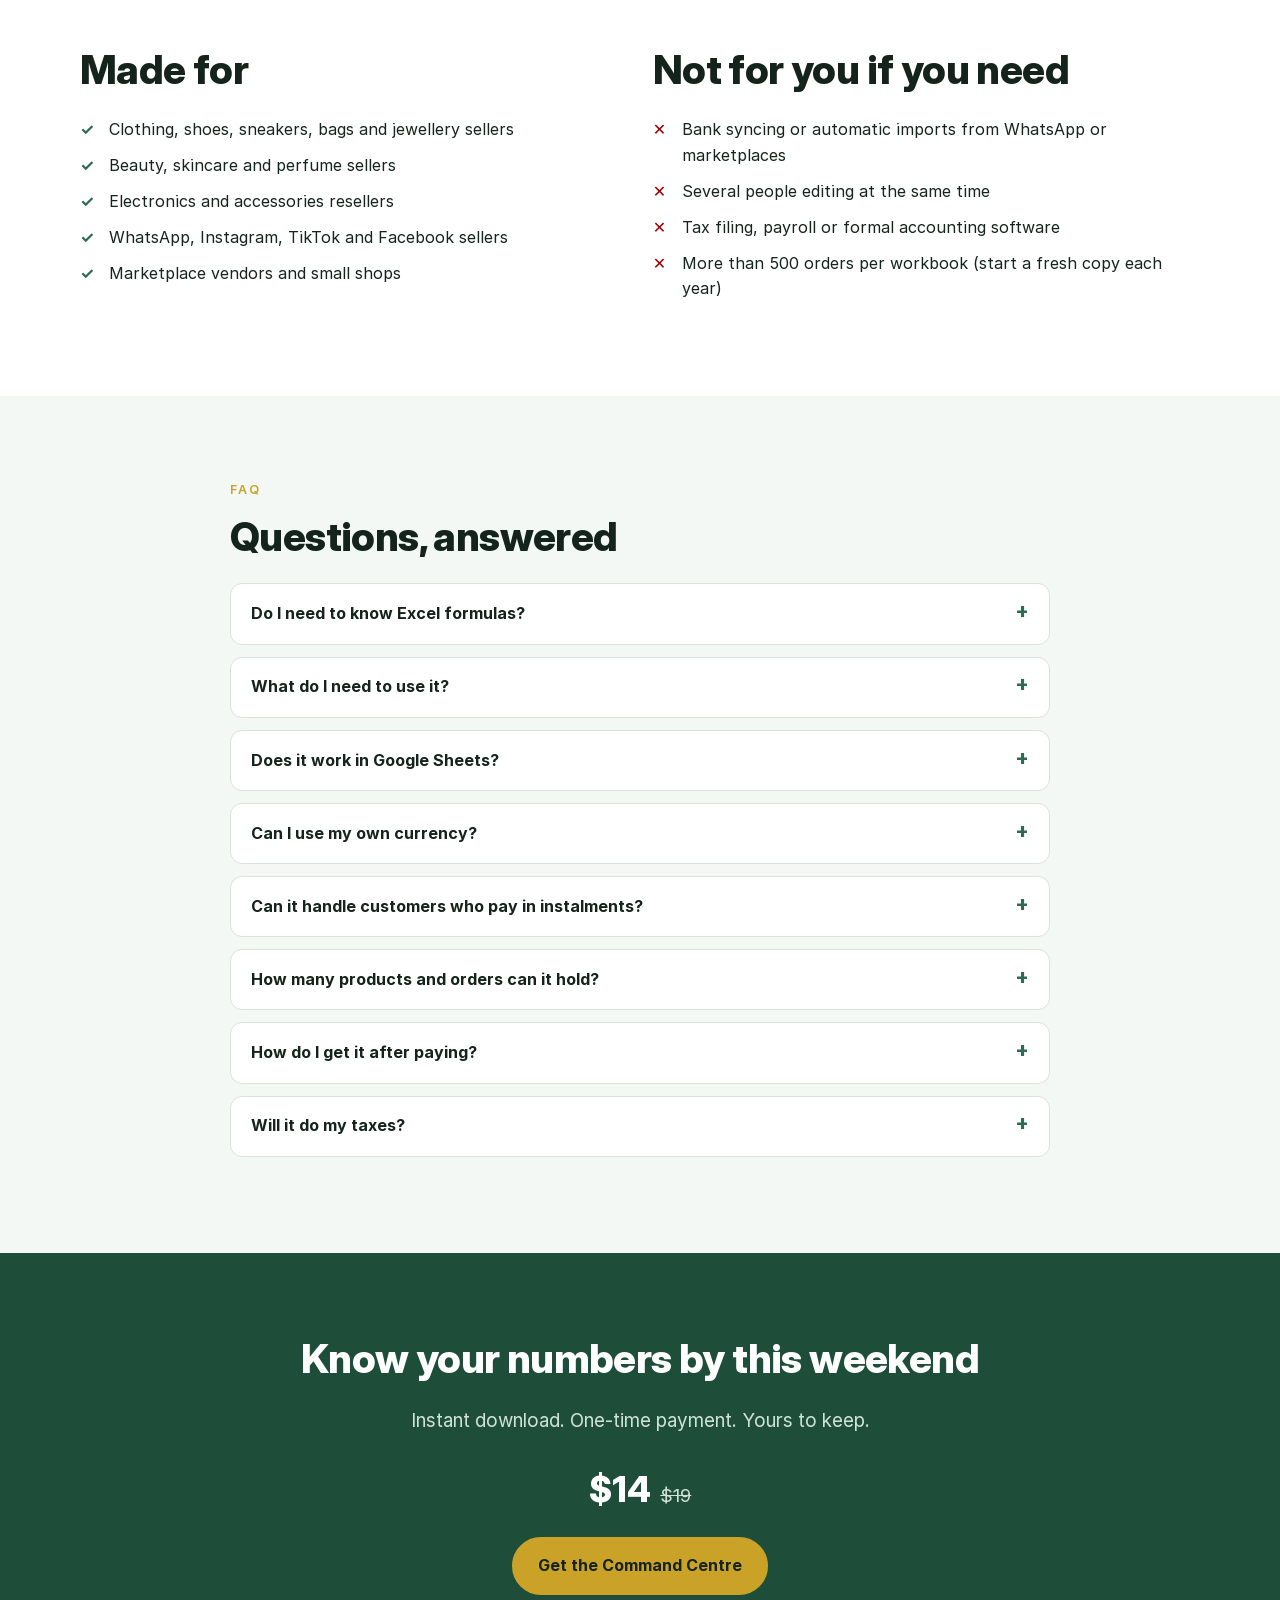
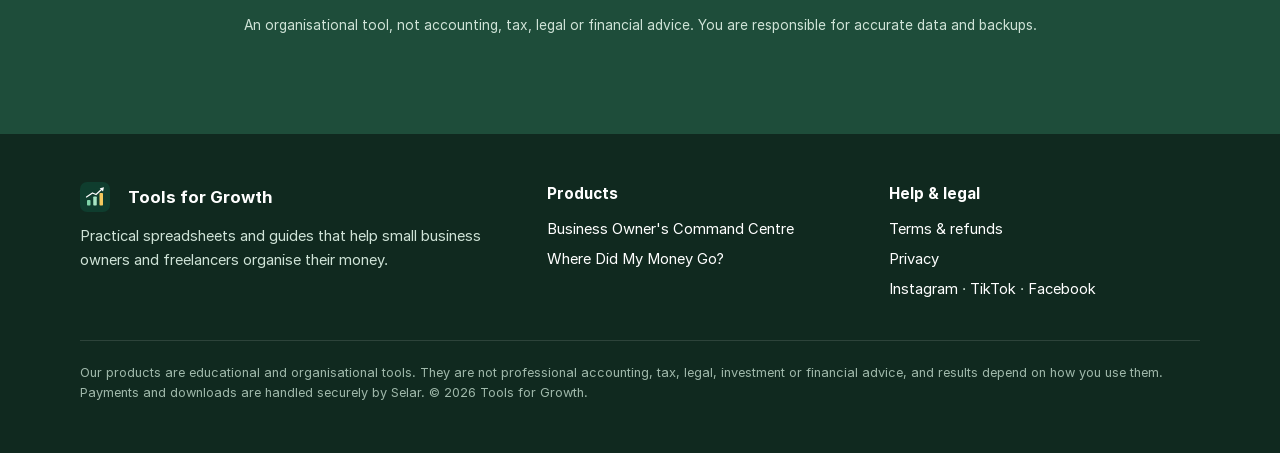
==== commit a418c9c8: "Add files via upload" ====
--- a/command-centre/index.html
+++ b/command-centre/index.html
@@ -8,10 +8,16 @@
 <meta property="og:title" content="Business Owner's Command Centre | Excel sales, stock & profit tracker for resellers">
 <meta property="og:description" content="Track your sales, stock, customer payments, expenses and profit in one Excel workbook built for resellers. Invoices, receipts and reports included.">
 <meta property="og:type" content="website">
-<meta property="og:image" content="https://meshack-nartey.github.io/toolsforgrowth/assets/img/cc-cover.jpg">
+<meta property="og:url" content="https://gettoolsforgrowth.com/command-centre/">
+<link rel="canonical" href="https://gettoolsforgrowth.com/command-centre/">
+<meta property="og:image" content="https://gettoolsforgrowth.com/assets/img/cc-cover.jpg">
 <meta name="twitter:card" content="summary_large_image">
 <link rel="icon" href="../assets/img/favicon.png">
+<link rel="preconnect" href="https://www.googletagmanager.com">
+<script async src="https://www.googletagmanager.com/gtag/js?id=G-CLS05FYXS7"></script>
+<script>window.dataLayer=window.dataLayer||[];function gtag(){dataLayer.push(arguments);}gtag('js',new Date());gtag('config','G-CLS05FYXS7');</script>
 <link rel="stylesheet" href="../assets/style.css">
+<script type="application/ld+json">{"@context": "https://schema.org", "@type": "Product", "name": "Business Owner's Command Centre - Reseller Edition", "description": "Excel workbook to track sales, stock, customer payments, expenses and profit, with invoice, quotation and receipt templates.", "image": "https://gettoolsforgrowth.com/assets/img/cc-cover.jpg", "brand": {"@type": "Brand", "name": "Tools for Growth"}, "offers": {"@type": "Offer", "price": "14.00", "priceCurrency": "USD", "availability": "https://schema.org/InStock", "url": "https://selar.com/01a445y951"}}</script>
 </head>
 <body class="has-bar">
 <header class="site-header"><div class="wrap">
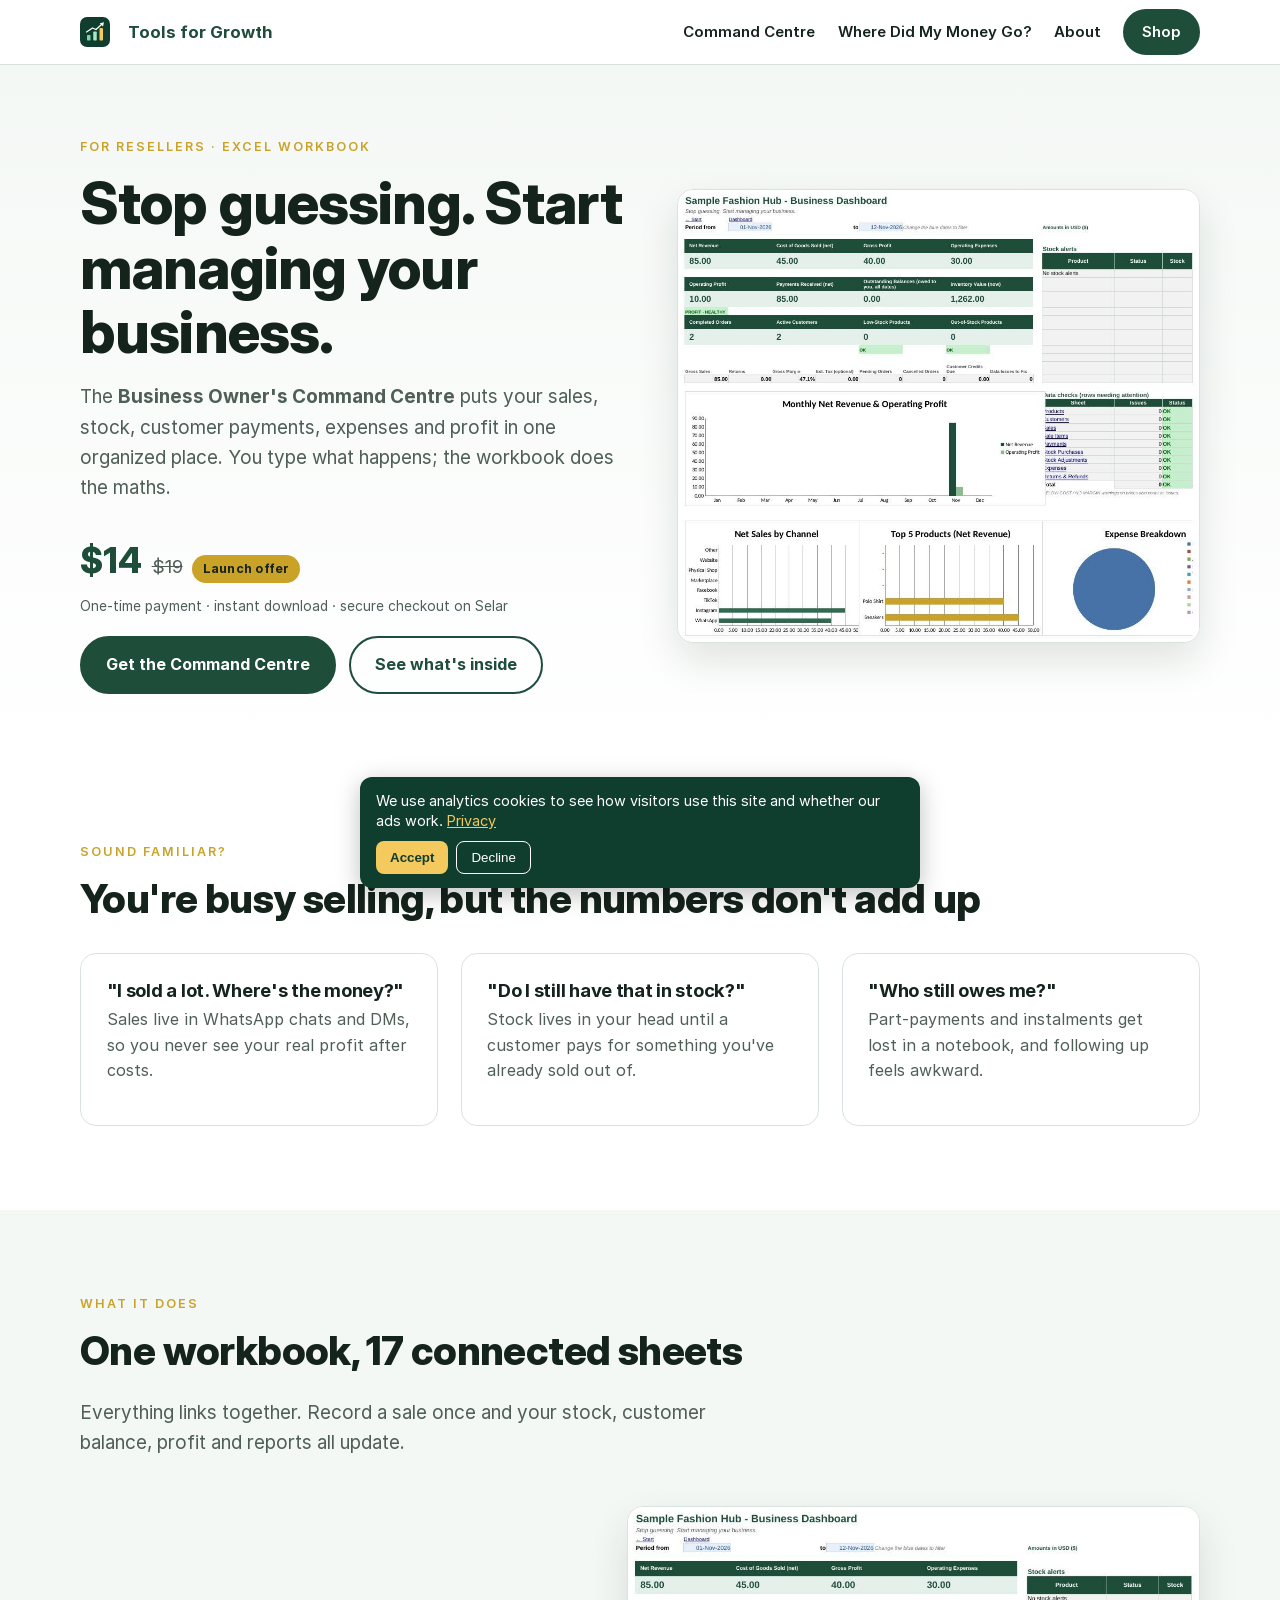
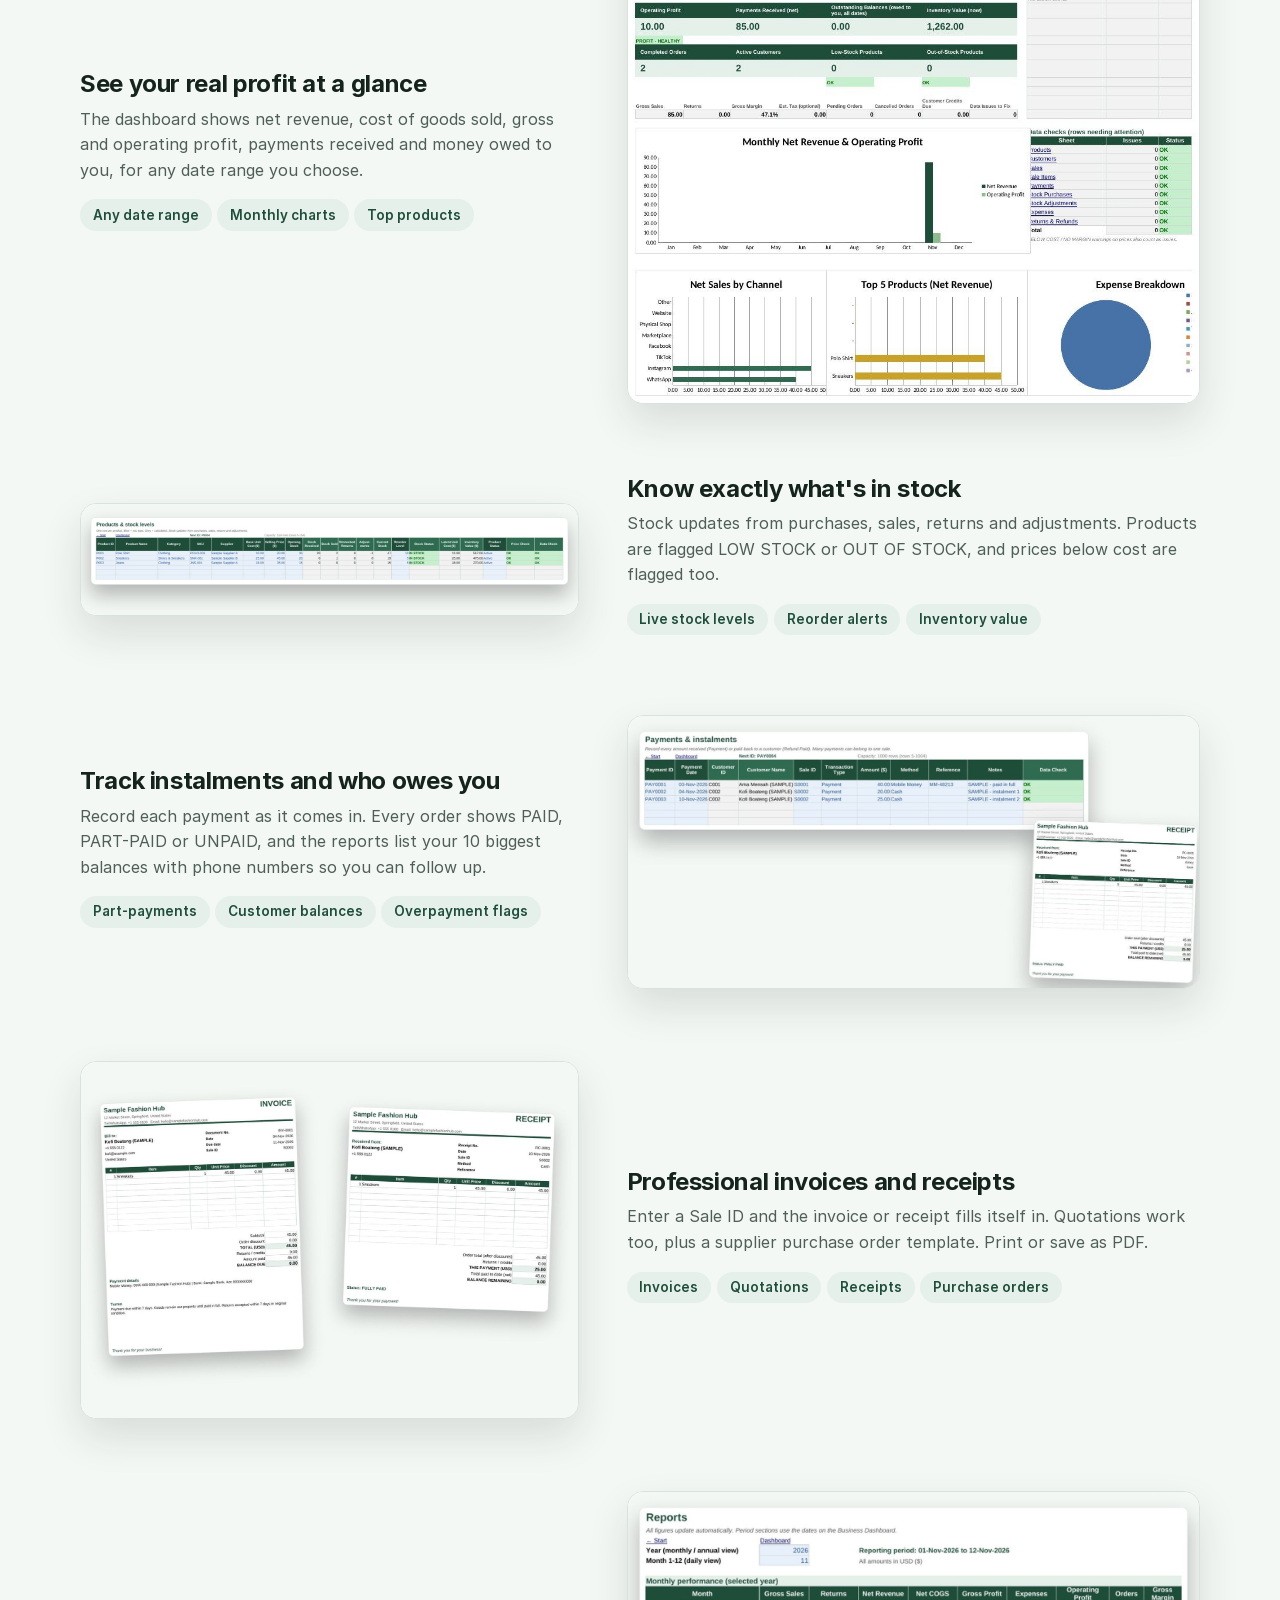
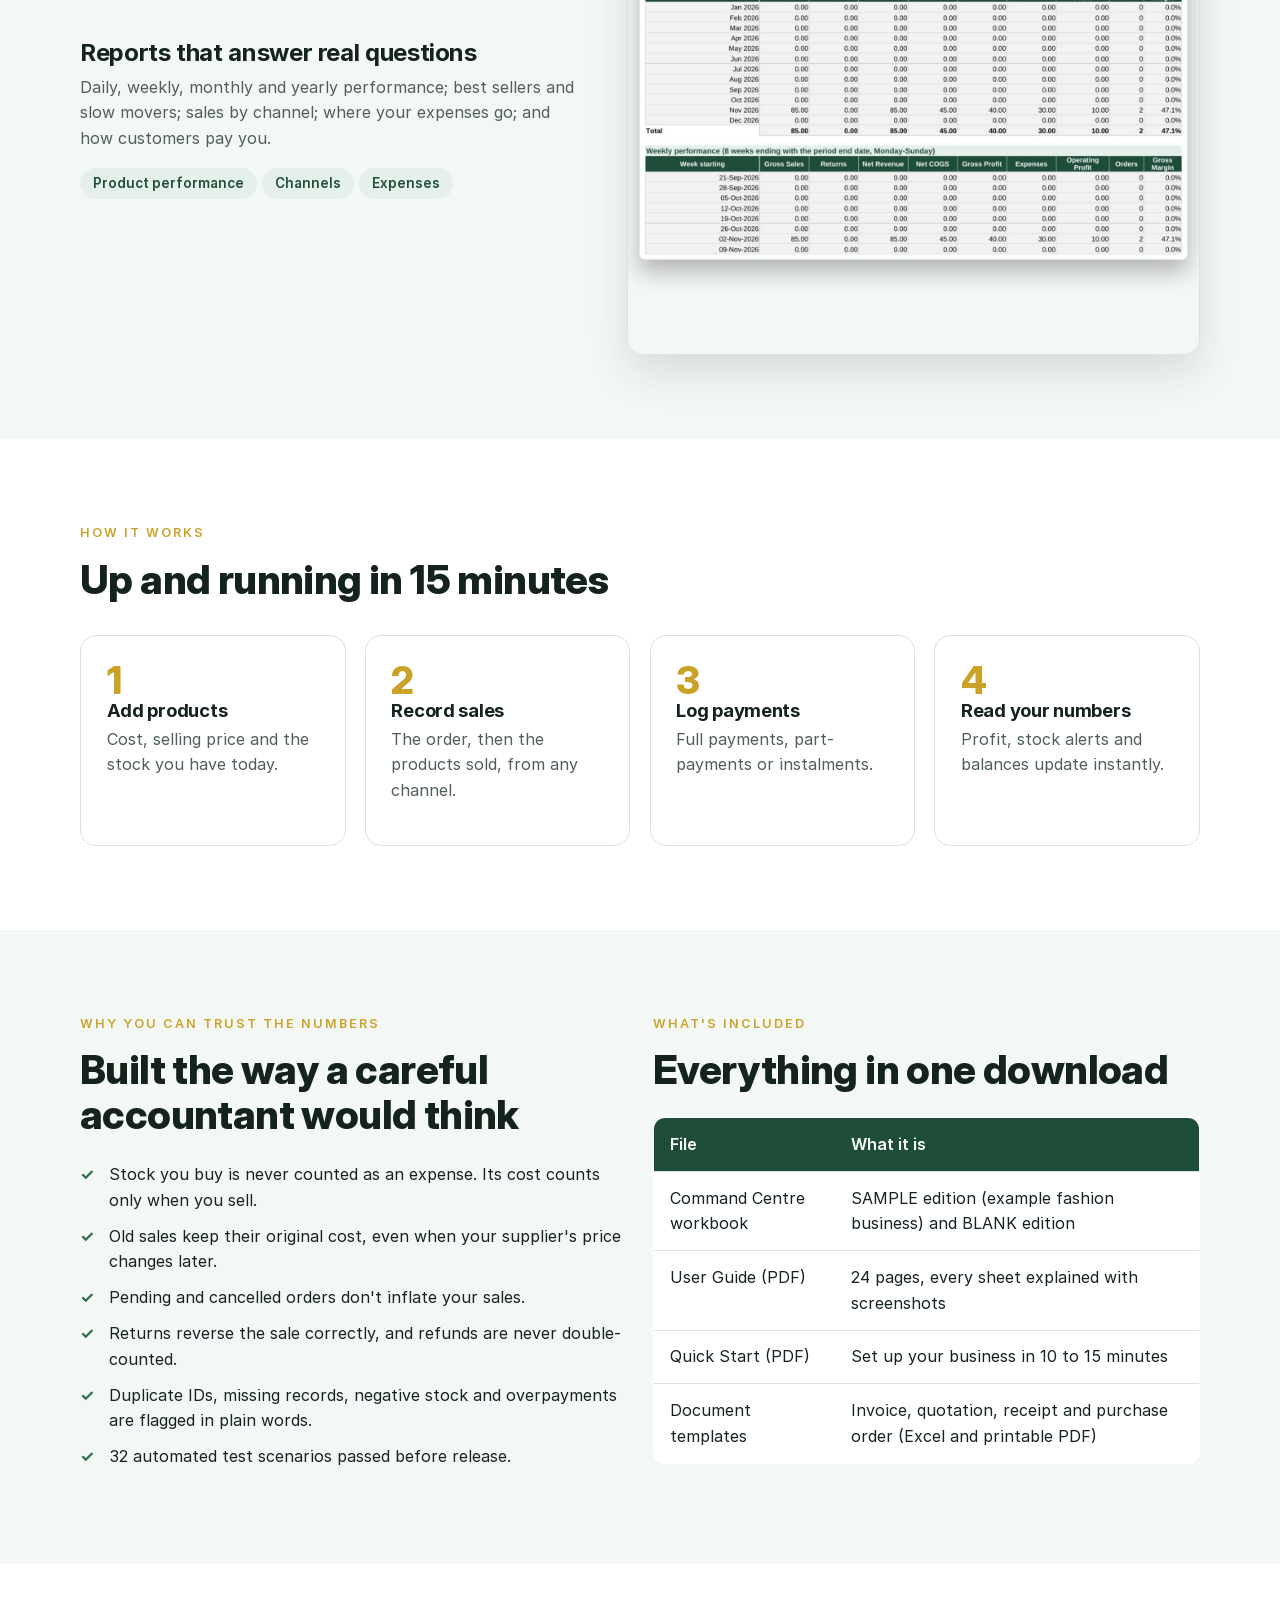
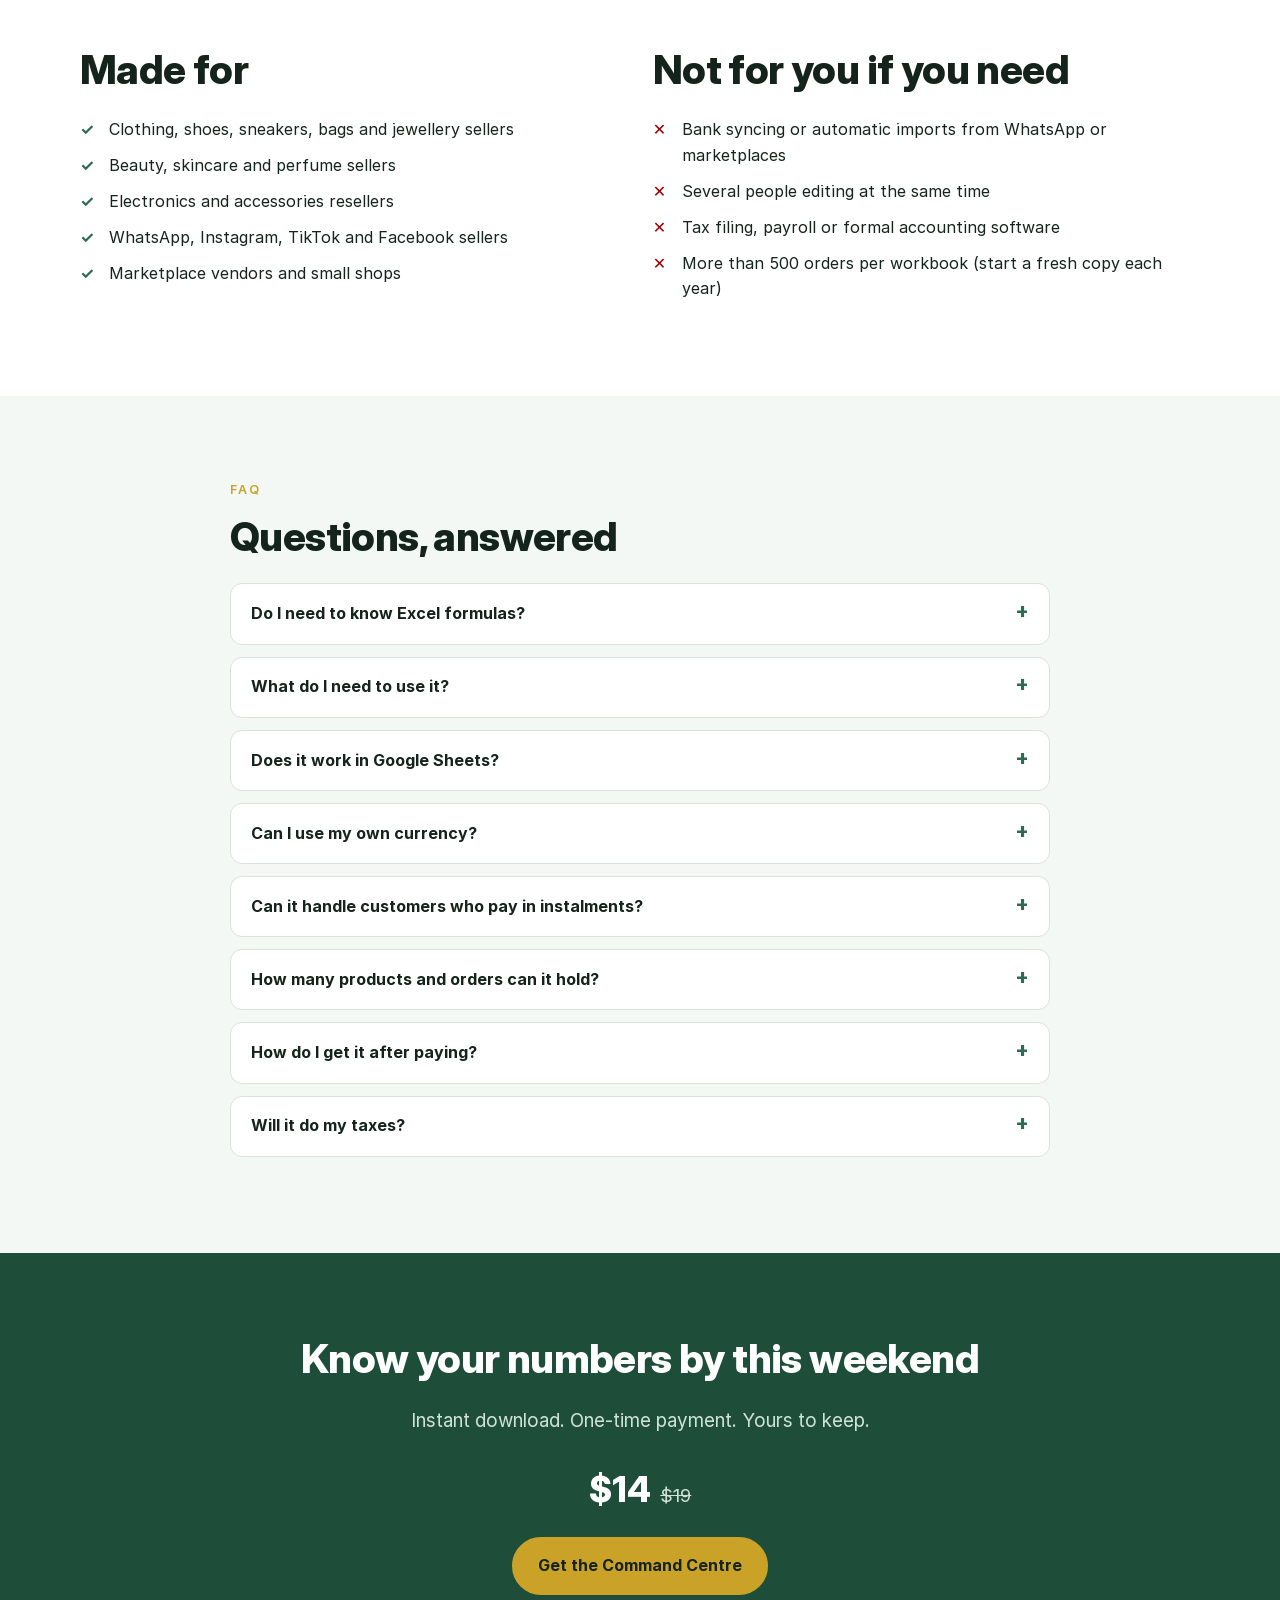
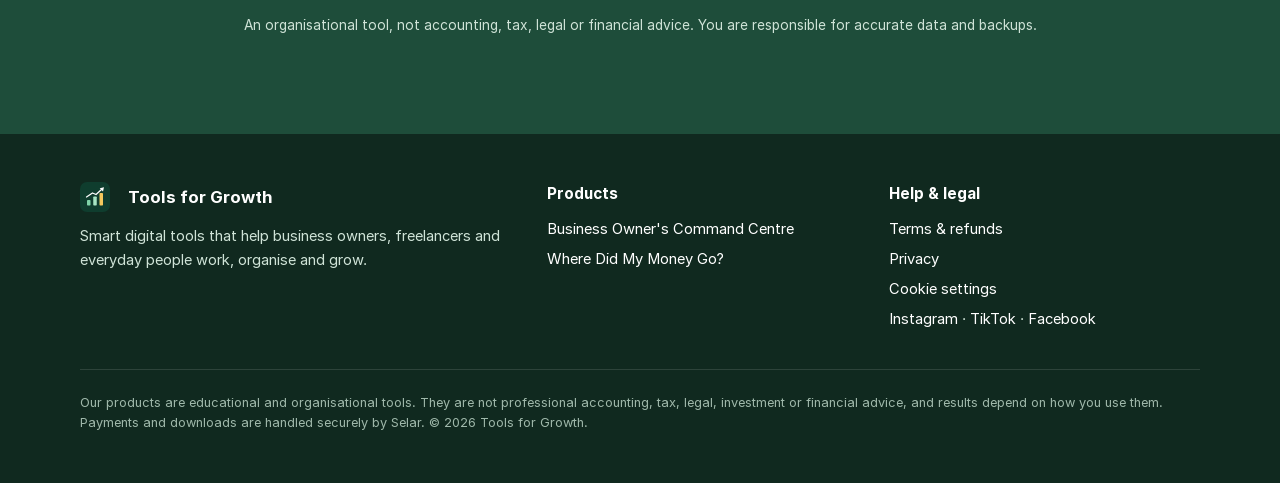
==== commit 509b0bb0: "Add files via upload" ====
--- a/command-centre/index.html
+++ b/command-centre/index.html
@@ -12,21 +12,21 @@
 <link rel="canonical" href="https://gettoolsforgrowth.com/command-centre/">
 <meta property="og:image" content="https://gettoolsforgrowth.com/assets/img/cc-cover.jpg">
 <meta name="twitter:card" content="summary_large_image">
-<link rel="icon" href="../assets/img/favicon.png">
+<link rel="icon" href="/assets/img/favicon.png">
 <link rel="preconnect" href="https://www.googletagmanager.com">
 <script async src="https://www.googletagmanager.com/gtag/js?id=G-CLS05FYXS7"></script>
-<script>window.dataLayer=window.dataLayer||[];function gtag(){dataLayer.push(arguments);}gtag('js',new Date());gtag('config','G-CLS05FYXS7');</script>
-<link rel="stylesheet" href="../assets/style.css">
+<script>window.dataLayer=window.dataLayer||[];function gtag(){dataLayer.push(arguments);}var tfgC=null;try{tfgC=localStorage.getItem('tfg_consent');}catch(e){}gtag('consent','default',{analytics_storage:tfgC==='yes'?'granted':'denied',ad_storage:tfgC==='yes'?'granted':'denied',ad_user_data:tfgC==='yes'?'granted':'denied',ad_personalization:'denied'});gtag('js',new Date());gtag('config','G-CLS05FYXS7');function tfgSet(v){try{localStorage.setItem('tfg_consent',v);}catch(e){}gtag('consent','update',{analytics_storage:v==='yes'?'granted':'denied',ad_storage:v==='yes'?'granted':'denied',ad_user_data:v==='yes'?'granted':'denied'});var b=document.getElementById('tfg-cb');if(b)b.remove();}function tfgReset(){try{localStorage.removeItem('tfg_consent');}catch(e){}location.reload();}</script>
+<link rel="stylesheet" href="/assets/style.css">
 <script type="application/ld+json">{"@context": "https://schema.org", "@type": "Product", "name": "Business Owner's Command Centre - Reseller Edition", "description": "Excel workbook to track sales, stock, customer payments, expenses and profit, with invoice, quotation and receipt templates.", "image": "https://gettoolsforgrowth.com/assets/img/cc-cover.jpg", "brand": {"@type": "Brand", "name": "Tools for Growth"}, "offers": {"@type": "Offer", "price": "14.00", "priceCurrency": "USD", "availability": "https://schema.org/InStock", "url": "https://selar.com/01a445y951"}}</script>
 </head>
 <body class="has-bar">
 <header class="site-header"><div class="wrap">
-  <a class="brand" href="../"><img src="../assets/img/mark.svg" alt="" style="width:30px;height:30px;vertical-align:middle;margin-right:8px">Tools for Growth</a>
+  <a class="brand" href="/"><img src="/assets/img/mark.svg" alt="" style="width:30px;height:30px;vertical-align:middle;margin-right:8px">Tools for Growth</a>
   <nav class="nav">
-    <a href="../command-centre/">Command Centre</a>
-    <a href="../where-did-my-money-go/">Where Did My Money Go?</a>
-    <a href="../#about">About</a>
-    <a class="btn btn-sm" href="../#products">Shop</a>
+    <a href="/command-centre/">Command Centre</a>
+    <a href="/where-did-my-money-go/">Where Did My Money Go?</a>
+    <a href="/#about">About</a>
+    <a class="btn btn-sm" href="/#products">Shop</a>
   </nav>
 </div></header>
 <main>
@@ -184,21 +184,24 @@
 <footer class="site-footer"><div class="wrap">
   <div class="footer-grid">
     <div>
-      <a class="brand" href="../" style="color:#fff"><img src="../assets/img/mark.svg" alt="" style="width:30px;height:30px;vertical-align:middle;margin-right:8px">Tools for Growth</a>
-      <p style="margin-top:.8rem">Practical spreadsheets and guides that help small business owners and freelancers organise their money.</p>
+      <a class="brand" href="/" style="color:#fff"><img src="/assets/img/mark.svg" alt="" style="width:30px;height:30px;vertical-align:middle;margin-right:8px">Tools for Growth</a>
+      <p style="margin-top:.8rem">Smart digital tools that help business owners, freelancers and everyday people work, organise and grow.</p>
     </div>
     <div><h4>Products</h4><ul>
-      <li><a href="../command-centre/">Business Owner's Command Centre</a></li>
-      <li><a href="../where-did-my-money-go/">Where Did My Money Go?</a></li>
+      <li><a href="/command-centre/">Business Owner's Command Centre</a></li>
+      <li><a href="/where-did-my-money-go/">Where Did My Money Go?</a></li>
     </ul></div>
     <div><h4>Help &amp; legal</h4><ul>
-      <li><a href="../terms.html">Terms &amp; refunds</a></li>
-      <li><a href="../privacy.html">Privacy</a></li>
+      <li><a href="/terms.html">Terms &amp; refunds</a></li>
+      <li><a href="/privacy.html">Privacy</a></li>
+          <li><a href="#" onclick="tfgReset();return false">Cookie settings</a></li>
       <li><a href="https://www.instagram.com/ina_cademy/" rel="noopener">Instagram</a> · <a href="https://www.tiktok.com/@ina_academy4" rel="noopener">TikTok</a> · <a href="https://www.facebook.com/1473635575825918" rel="noopener">Facebook</a></li>
     </ul></div>
   </div>
   <p class="disclaimer">Our products are educational and organisational tools. They are not professional accounting, tax, legal, investment or financial advice, and results depend on how you use them. Payments and downloads are handled securely by Selar. © 2026 Tools for Growth.</p>
 </div></footer>
 <div class="buy-bar"><div><strong>$14</strong> <span class="small muted">instant download</span></div><a class="btn btn-sm" href="https://selar.com/01a445y951?utm_source=website&utm_medium=landing&utm_campaign=command_centre">Buy now</a></div>
+<div id="tfg-cb" style="display:none;position:fixed;left:12px;right:12px;bottom:12px;z-index:99;max-width:560px;margin:0 auto;background:#0F3D2E;color:#fff;padding:14px 16px;border-radius:12px;box-shadow:0 6px 24px rgba(0,0,0,.25);font-size:.9rem;line-height:1.4">We use analytics cookies to see how visitors use this site and whether our ads work. <a href="/privacy.html" style="color:#F4C95D">Privacy</a><div style="margin-top:10px;display:flex;gap:8px"><button onclick="tfgSet('yes')" style="background:#F4C95D;color:#0F3D2E;border:0;border-radius:8px;padding:8px 14px;font-weight:700;cursor:pointer">Accept</button><button onclick="tfgSet('no')" style="background:transparent;color:#fff;border:1px solid #fff;border-radius:8px;padding:8px 14px;cursor:pointer">Decline</button></div></div>
+<script>if(tfgC===null){document.getElementById('tfg-cb').style.display='block';}</script>
 </body>
 </html>
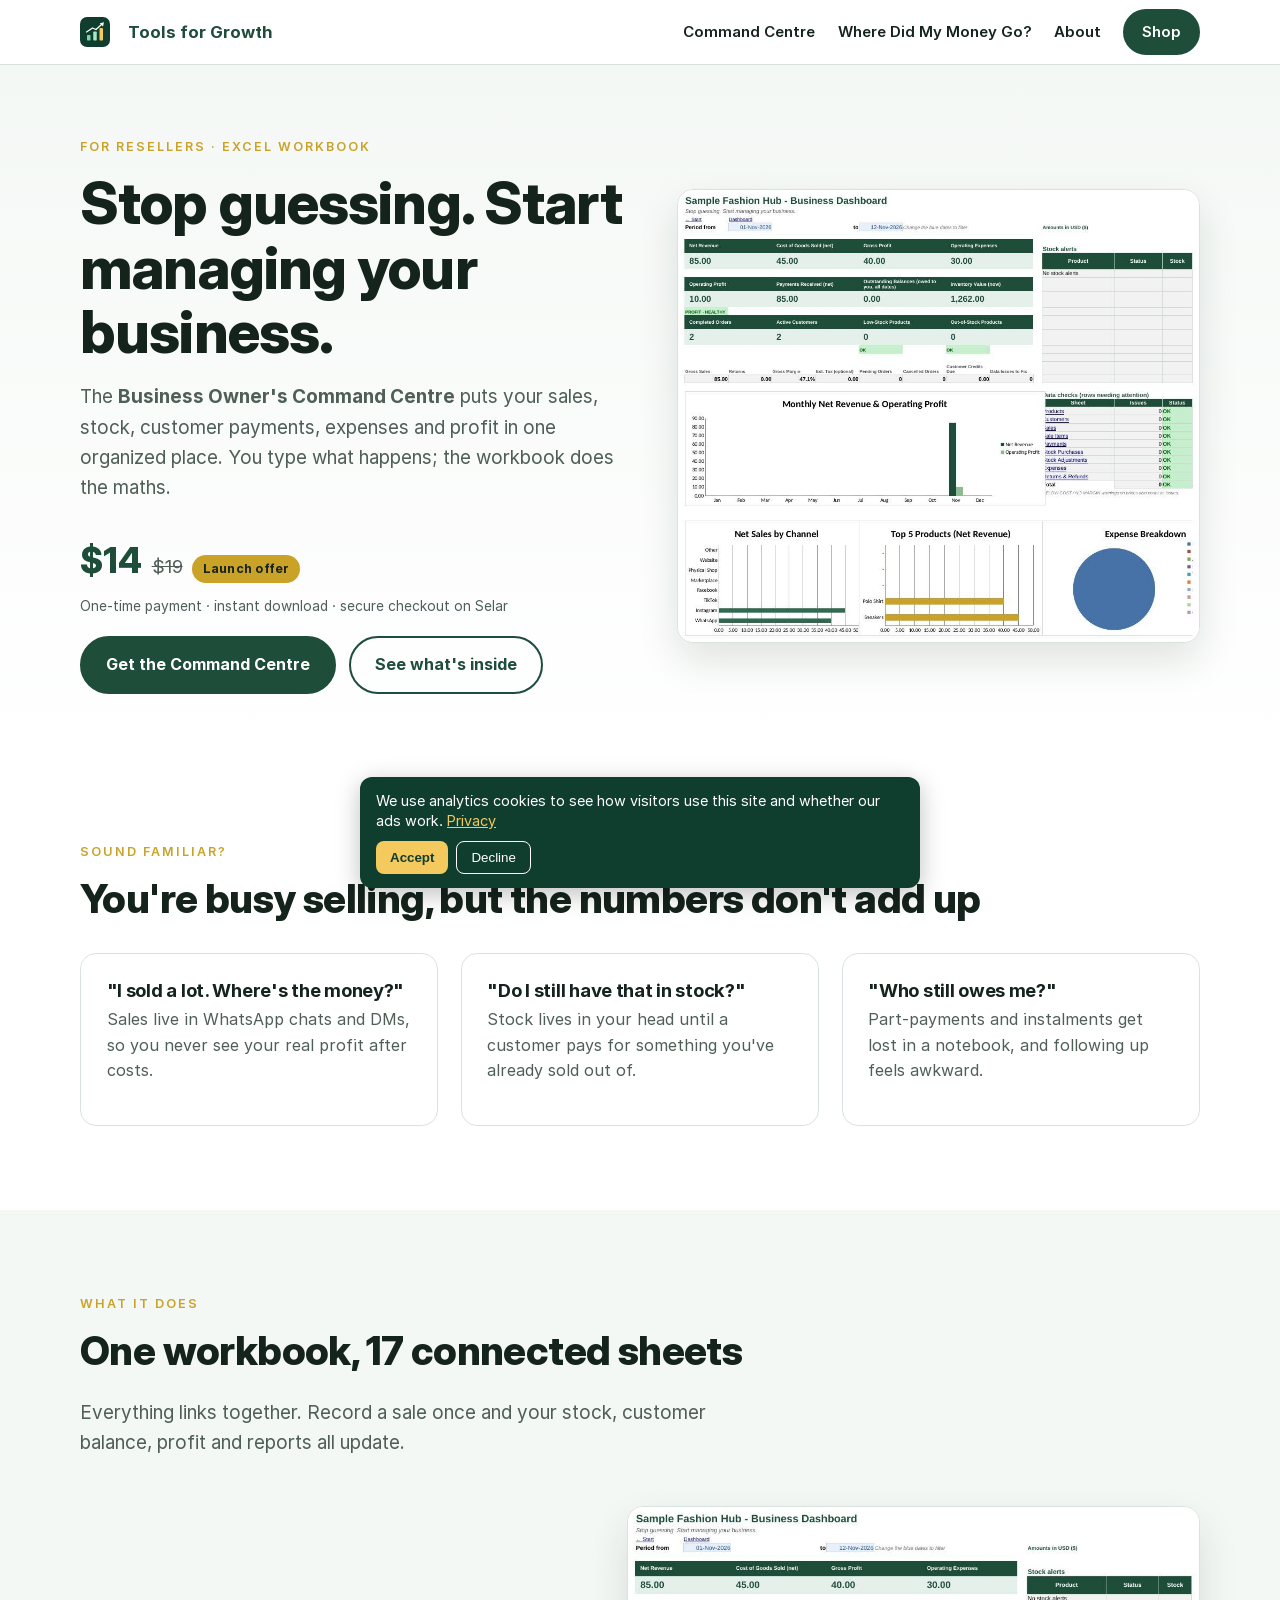
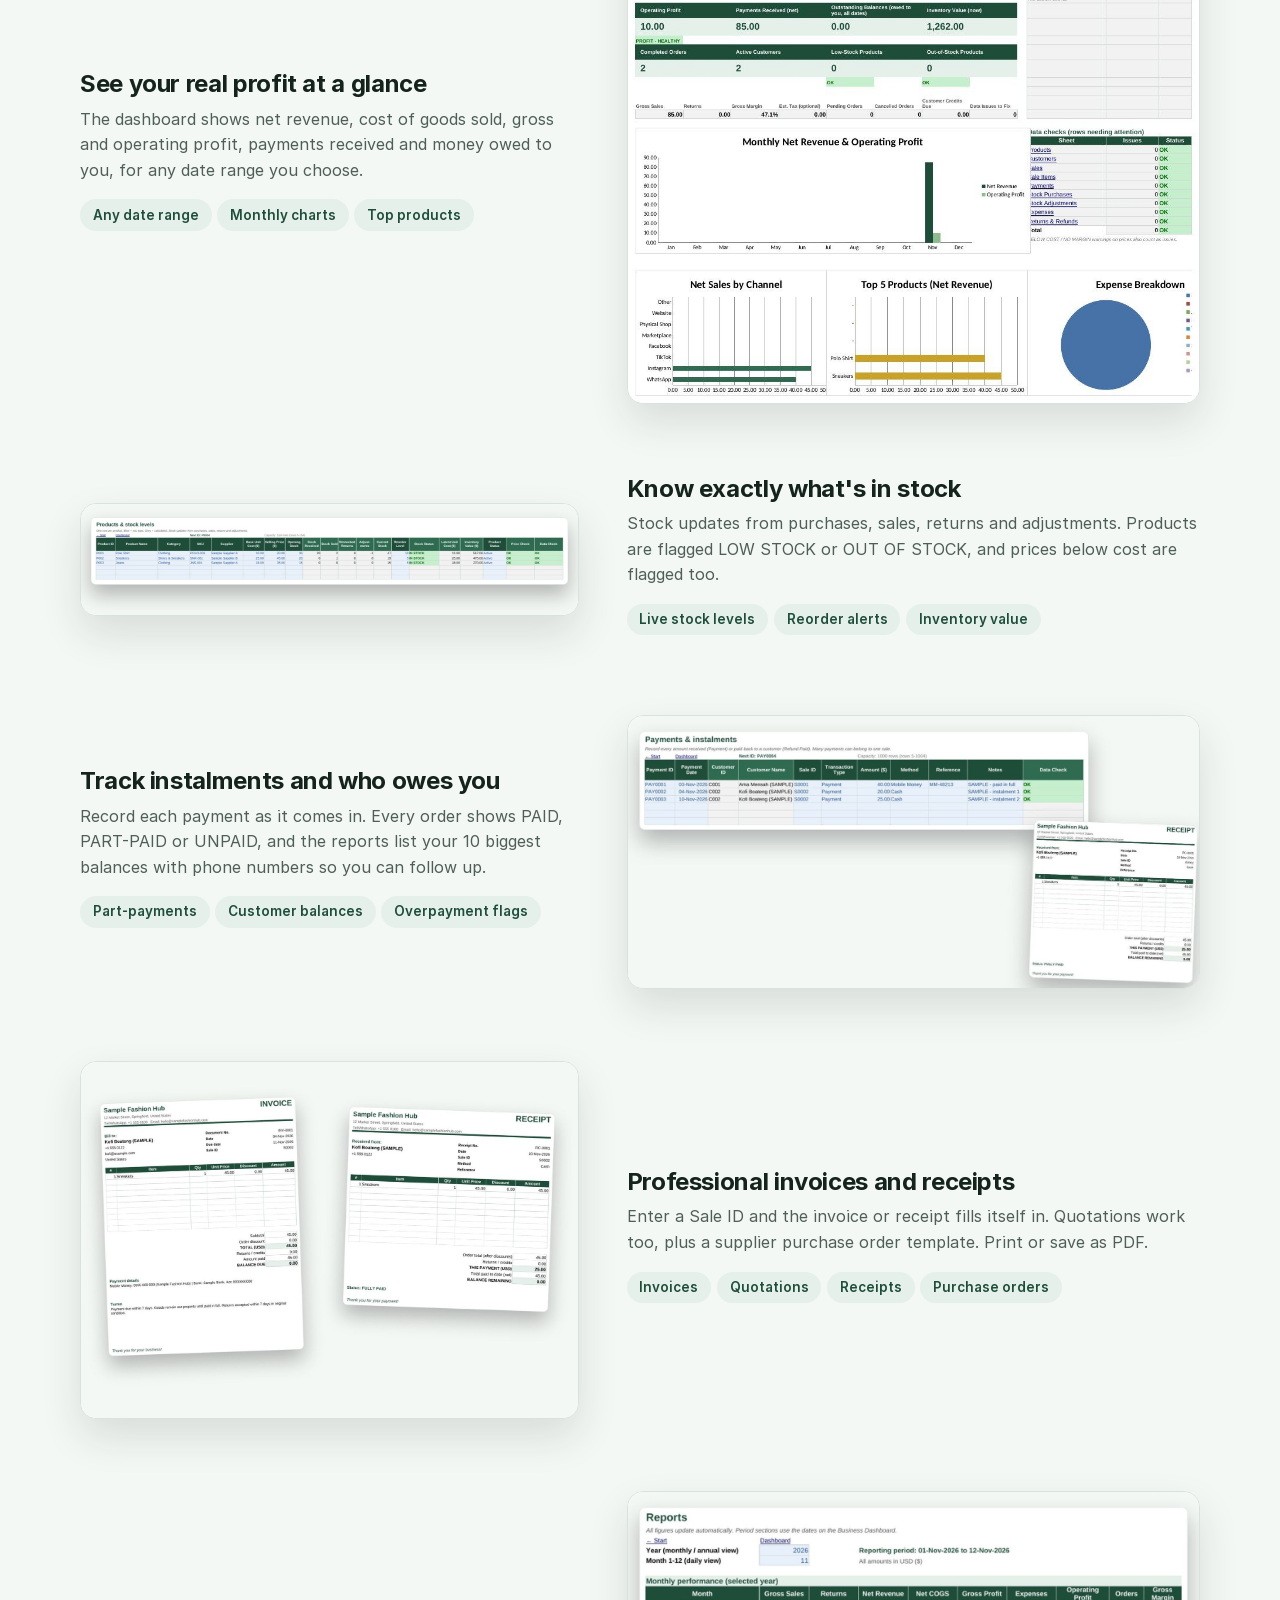
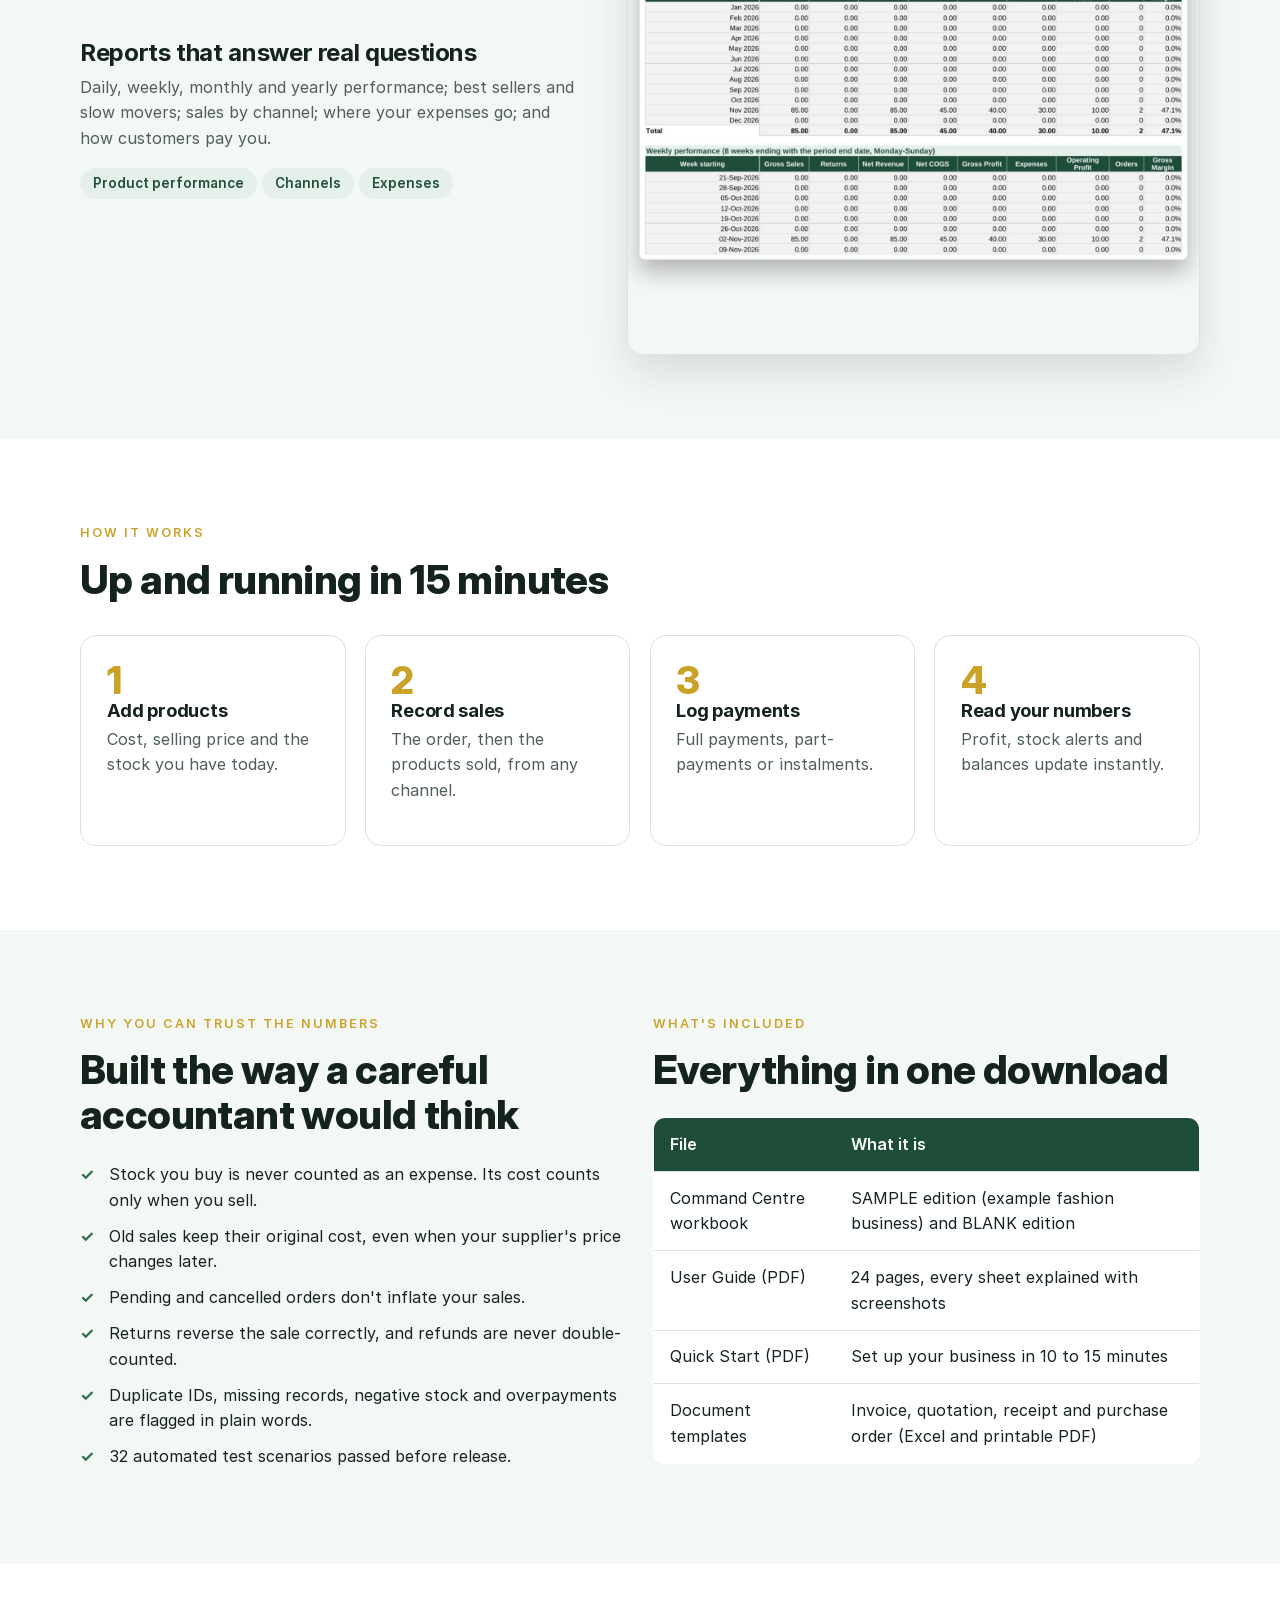
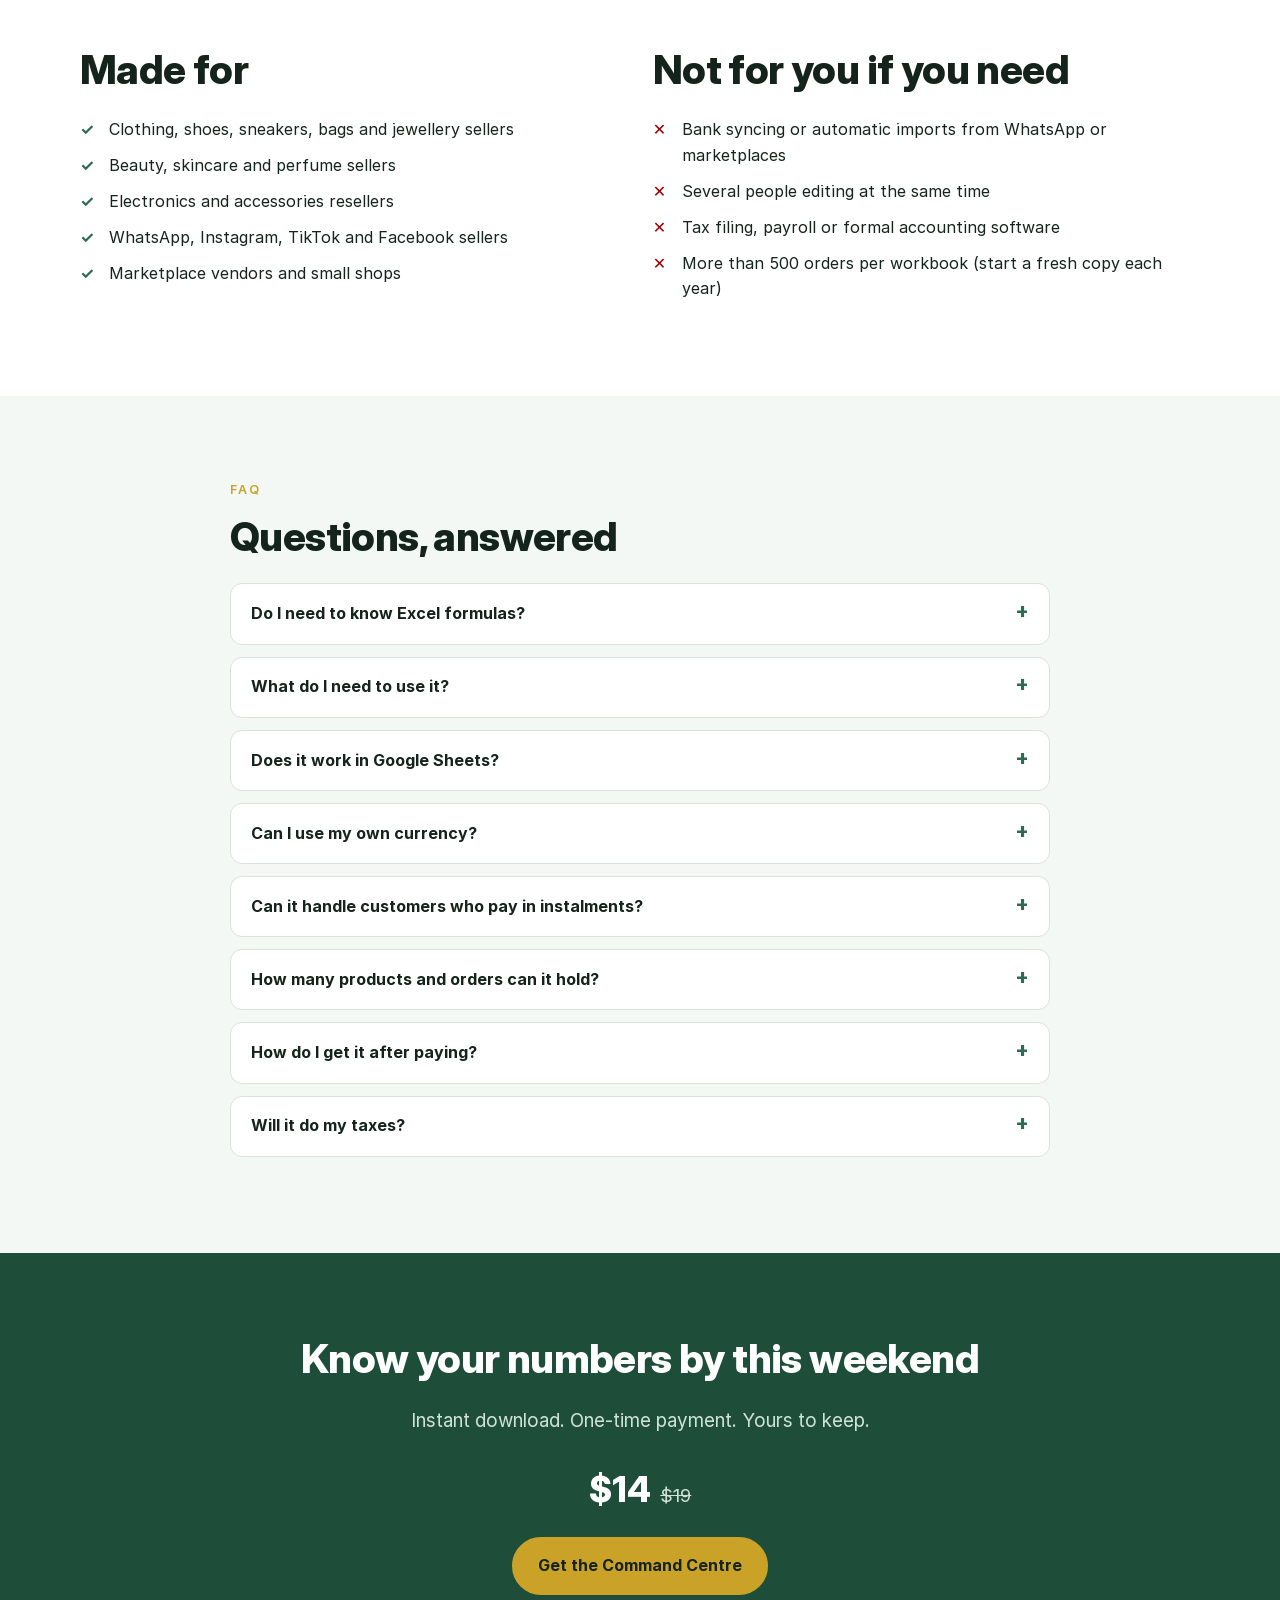
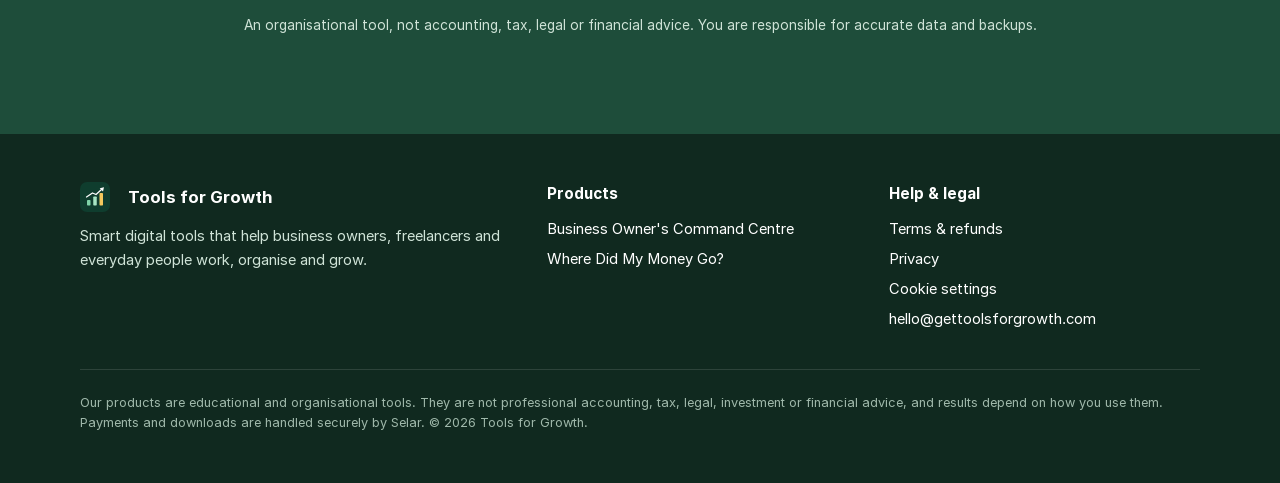
==== commit 2dc1d5ac: "Add files via upload" ====
--- a/command-centre/index.html
+++ b/command-centre/index.html
@@ -195,7 +195,7 @@
       <li><a href="/terms.html">Terms &amp; refunds</a></li>
       <li><a href="/privacy.html">Privacy</a></li>
           <li><a href="#" onclick="tfgReset();return false">Cookie settings</a></li>
-      <li><a href="https://www.instagram.com/ina_cademy/" rel="noopener">Instagram</a> · <a href="https://www.tiktok.com/@ina_academy4" rel="noopener">TikTok</a> · <a href="https://www.facebook.com/1473635575825918" rel="noopener">Facebook</a></li>
+      <li><a href="mailto:hello@gettoolsforgrowth.com">hello@gettoolsforgrowth.com</a></li>
     </ul></div>
   </div>
   <p class="disclaimer">Our products are educational and organisational tools. They are not professional accounting, tax, legal, investment or financial advice, and results depend on how you use them. Payments and downloads are handled securely by Selar. © 2026 Tools for Growth.</p>
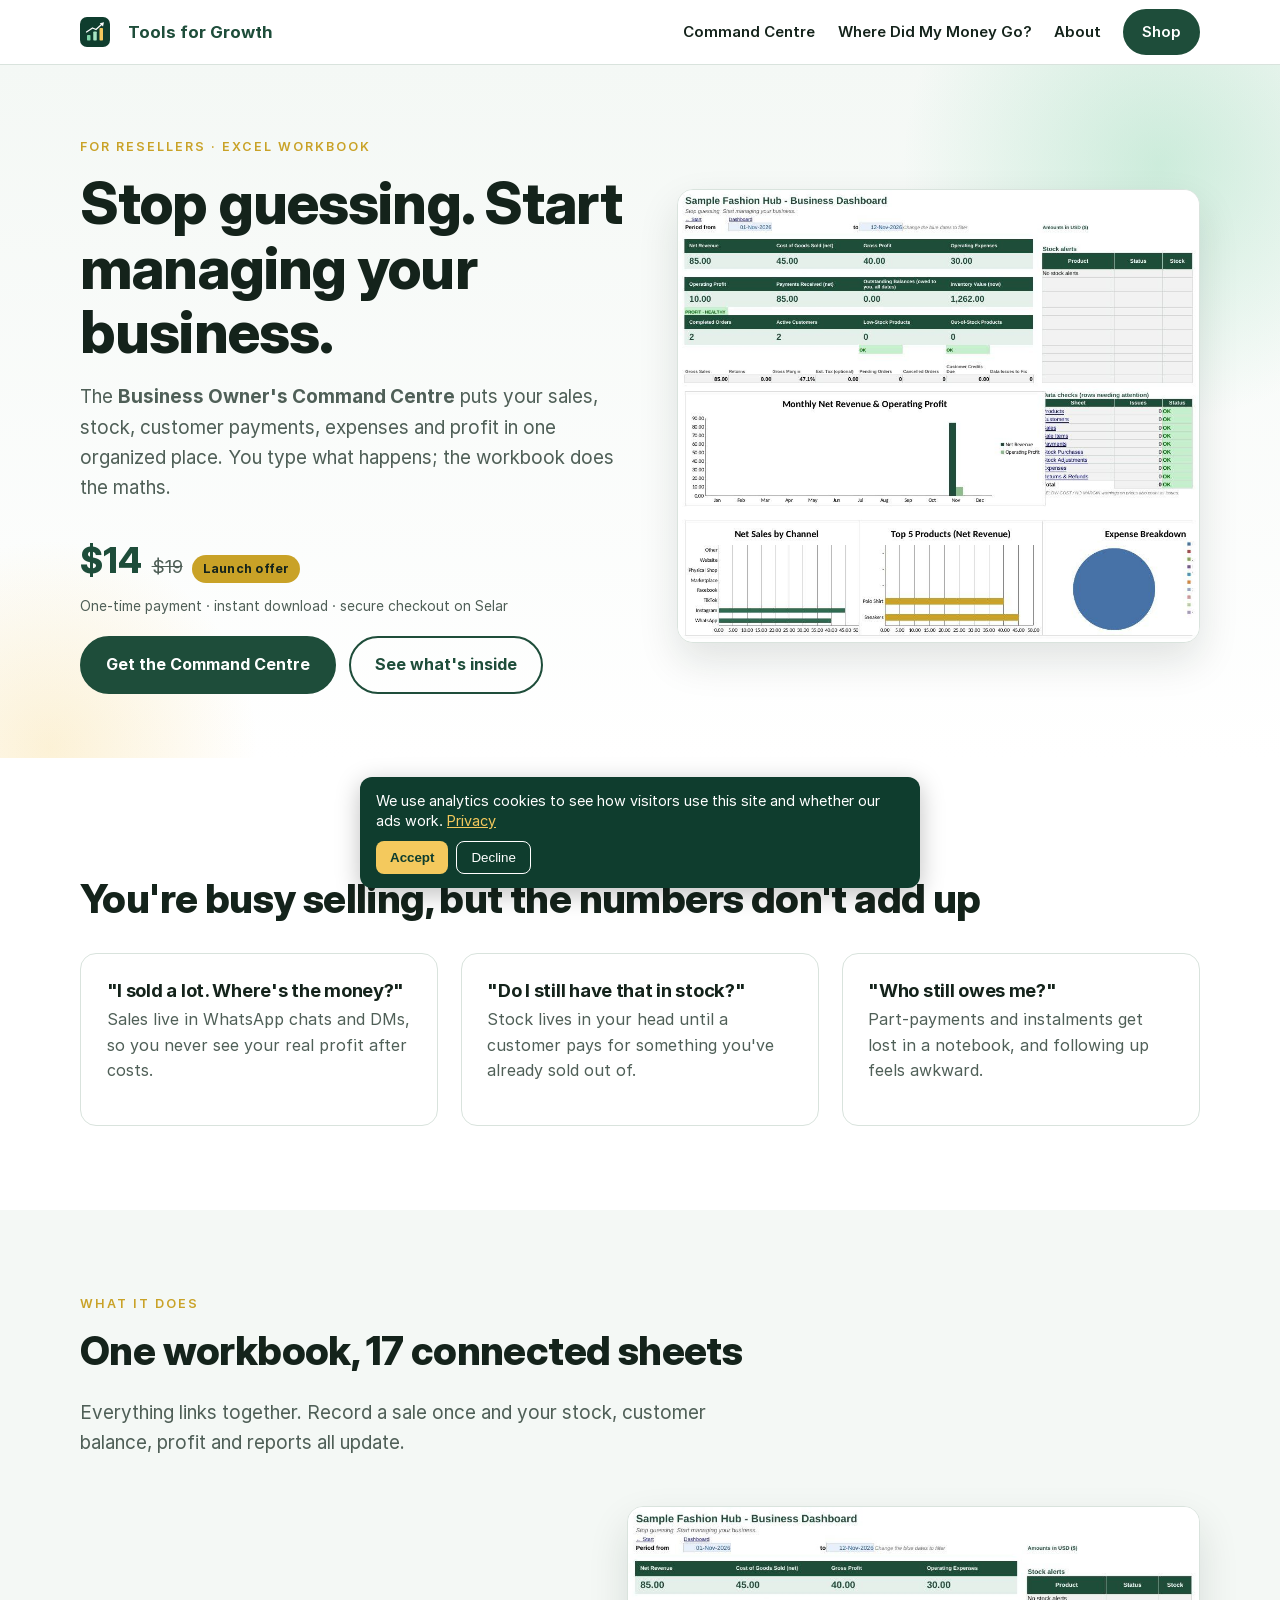
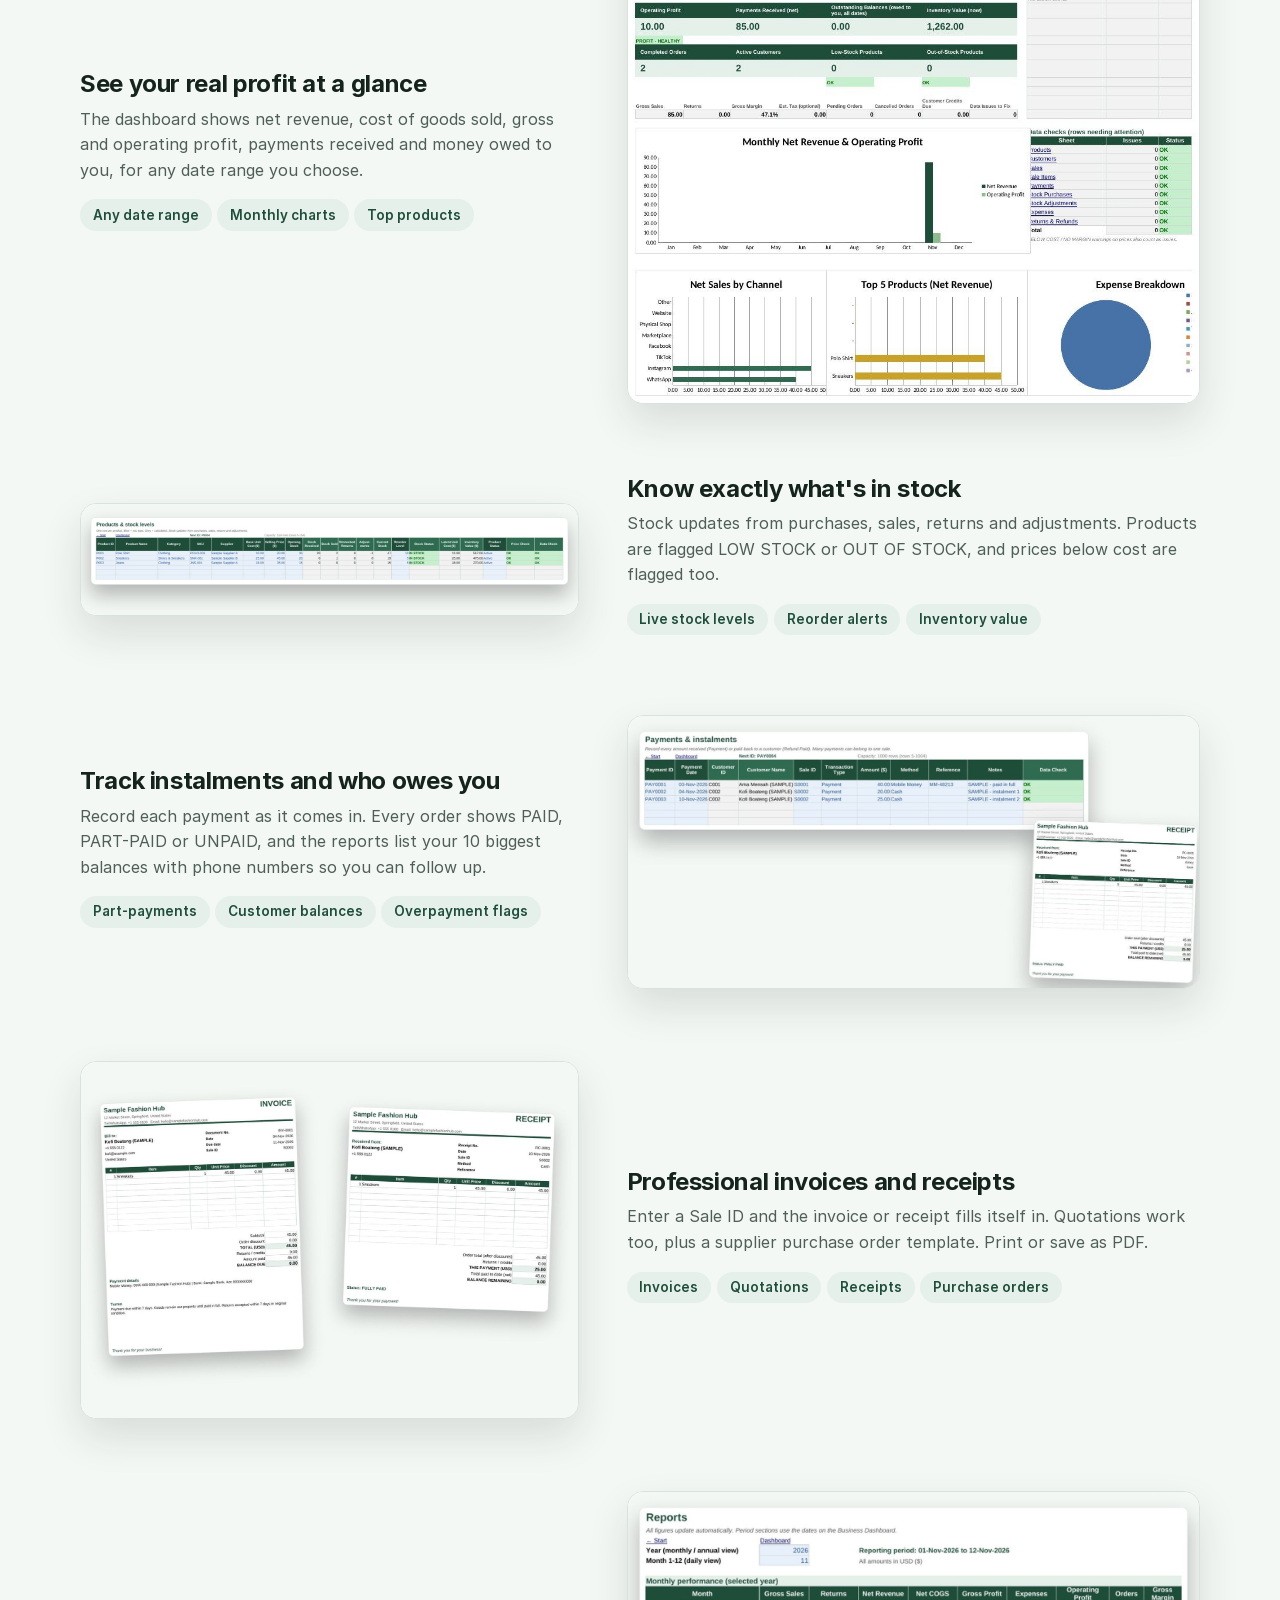
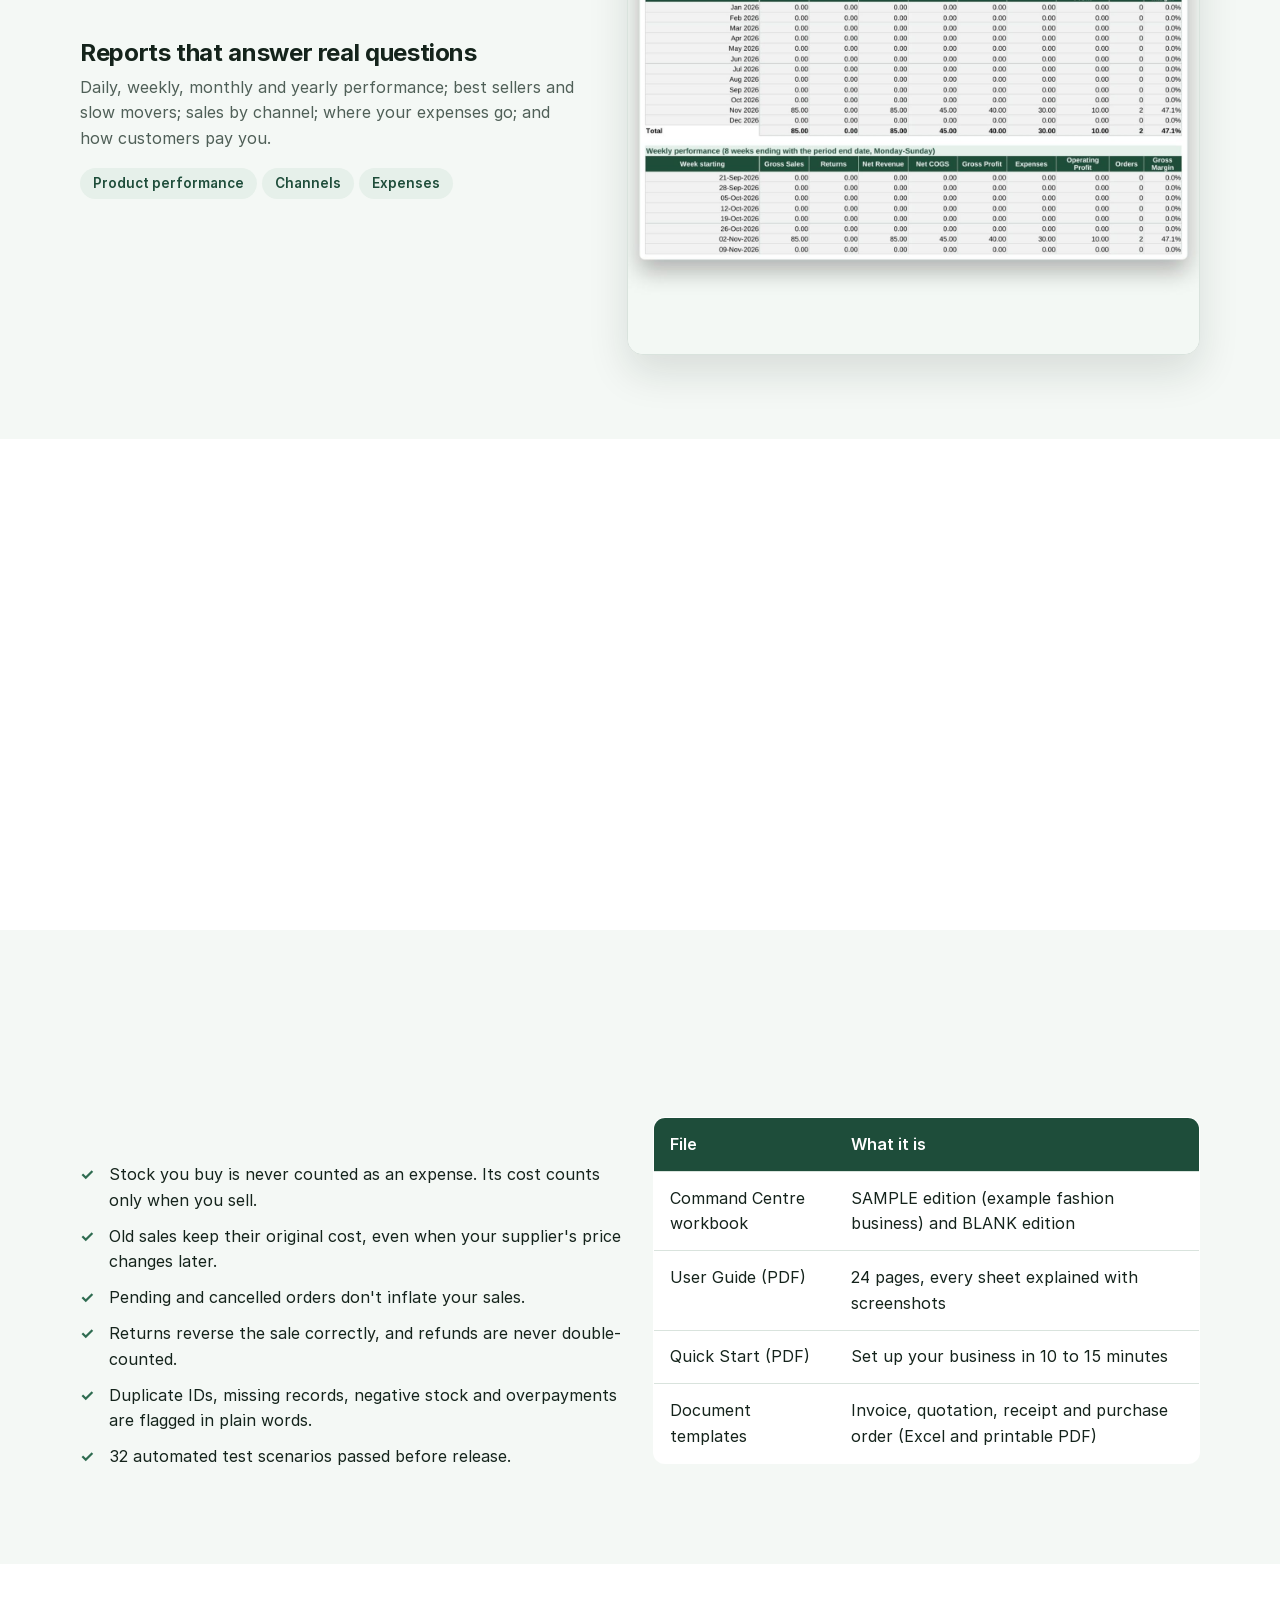
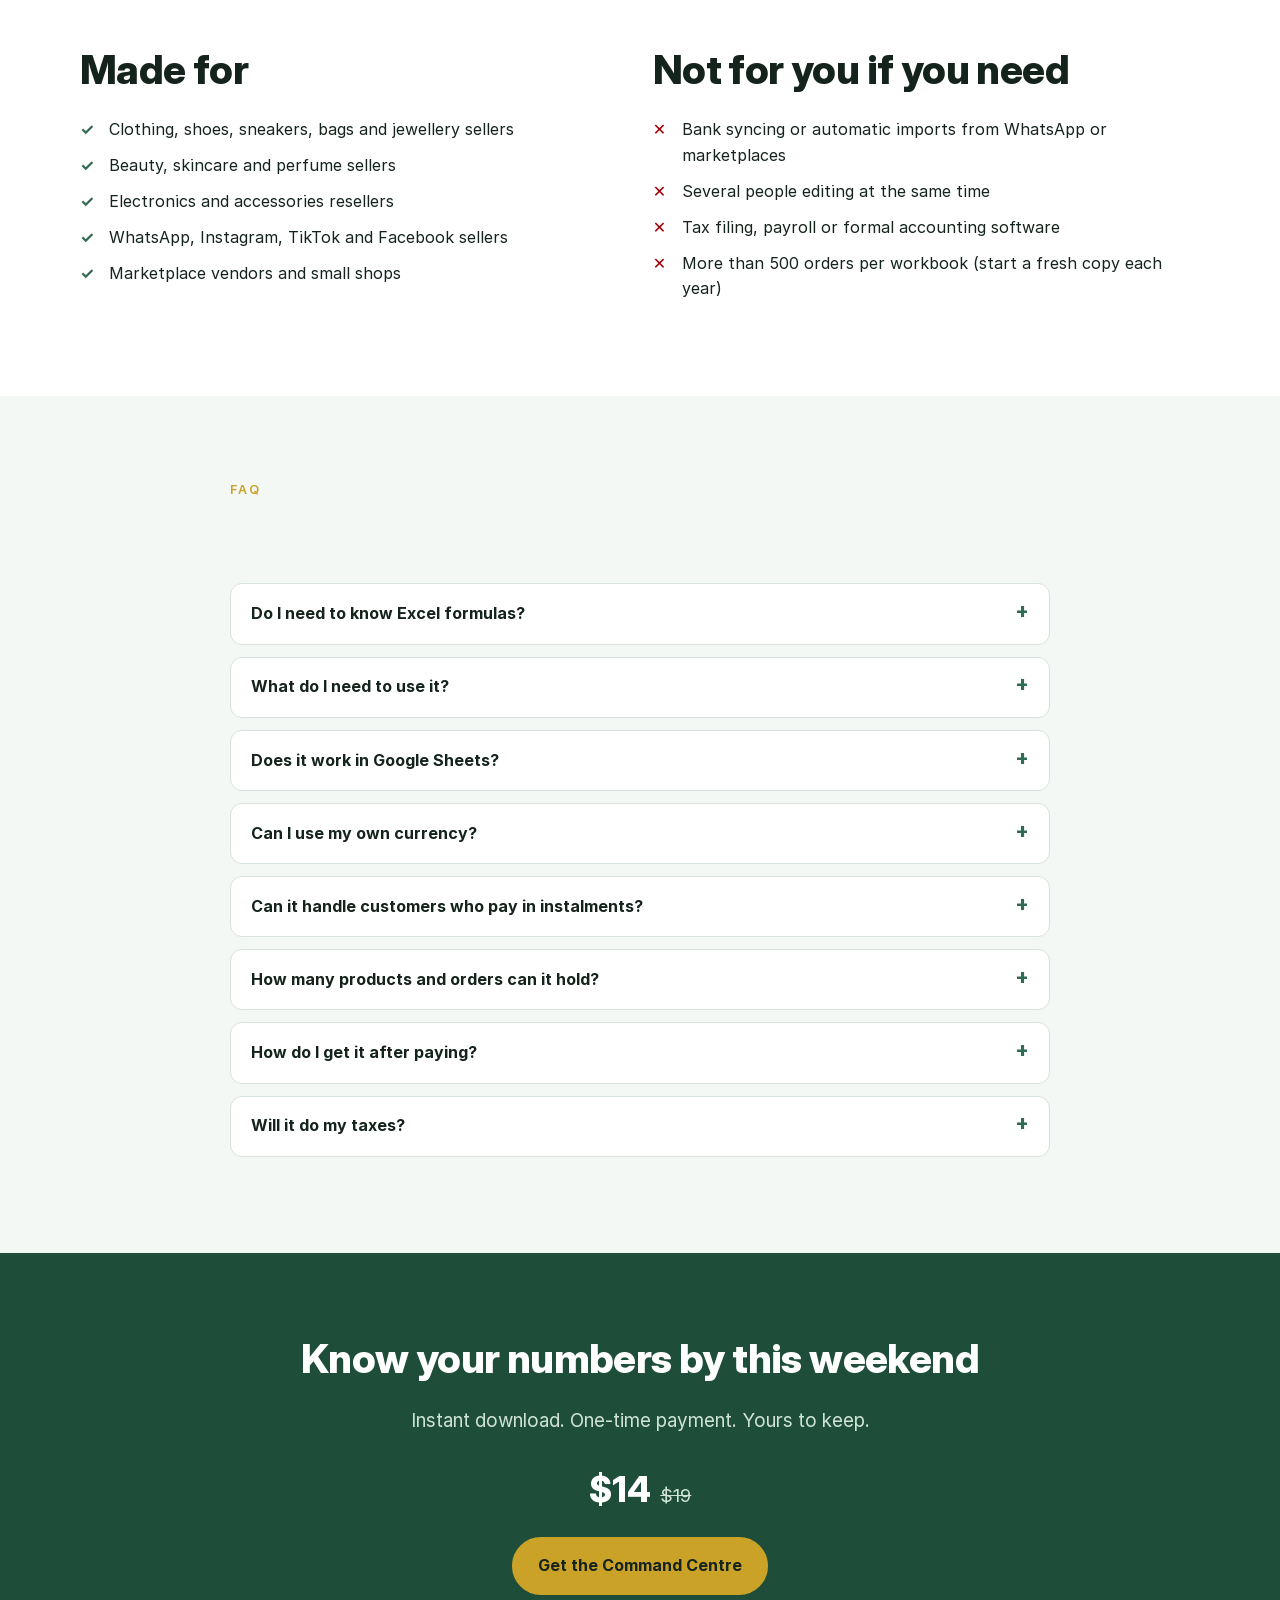
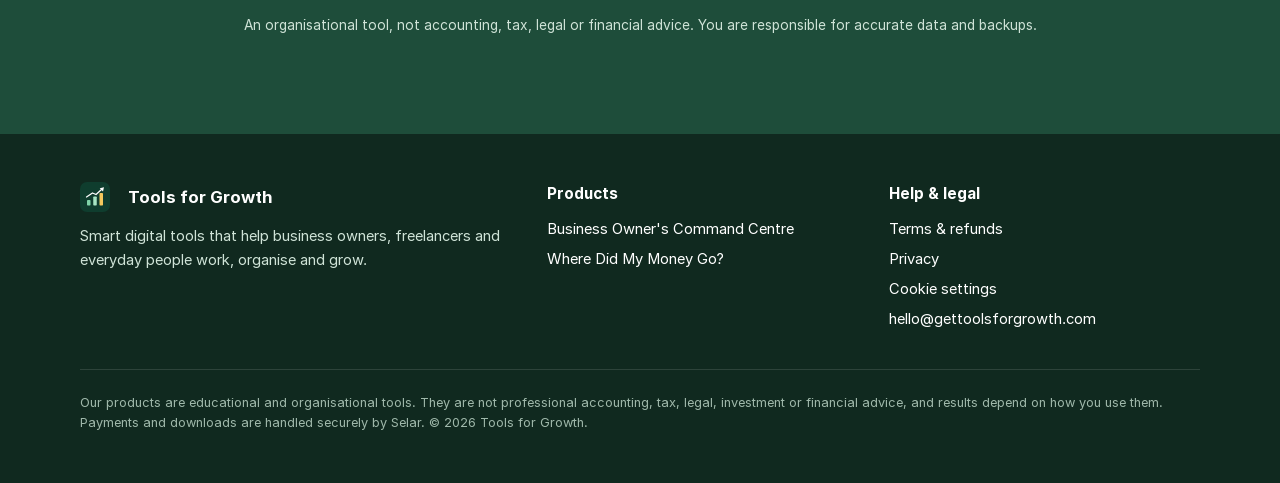
==== commit db3b8f00: "Add files via upload" ====
--- a/command-centre/index.html
+++ b/command-centre/index.html
@@ -201,6 +201,30 @@
   <p class="disclaimer">Our products are educational and organisational tools. They are not professional accounting, tax, legal, investment or financial advice, and results depend on how you use them. Payments and downloads are handled securely by Selar. © 2026 Tools for Growth.</p>
 </div></footer>
 <div class="buy-bar"><div><strong>$14</strong> <span class="small muted">instant download</span></div><a class="btn btn-sm" href="https://selar.com/01a445y951?utm_source=website&utm_medium=landing&utm_campaign=command_centre">Buy now</a></div>
+<script>
+(function(){
+  var rm=window.matchMedia&&matchMedia('(prefers-reduced-motion: reduce)').matches;
+  document.documentElement.classList.add('js');
+  var hdr=document.querySelector('.site-header');
+  function onS(){if(hdr)hdr.classList.toggle('scrolled',scrollY>10);}
+  addEventListener('scroll',onS,{passive:true});onS();
+  var els=document.querySelectorAll('section h2, section .kicker, section .lead, .card, .shot, .cta-row, section p, section ul, section table');
+  if(rm||!('IntersectionObserver' in window)){els.forEach(function(e){e.classList.add('in');});}else{
+    var io=new IntersectionObserver(function(es){es.forEach(function(en){if(en.isIntersecting){en.target.classList.add('in');io.unobserve(en.target);}});},{rootMargin:'0px 0px -8% 0px'});
+    els.forEach(function(e,i){e.classList.add('rv');e.style.transitionDelay=(e.classList.contains('card')?(Array.prototype.indexOf.call(e.parentNode.children,e)*90):0)+'ms';io.observe(e);});
+  }
+  var intro=document.getElementById('intro');
+  if(intro){
+    var seen=false;try{seen=sessionStorage.getItem('tfg_intro')==='1';}catch(e){}
+    function done(){if(!intro)return;intro.classList.add('out');document.body.classList.remove('intro-on');setTimeout(function(){intro&&intro.remove();intro=null;},700);try{sessionStorage.setItem('tfg_intro','1');}catch(e){}}
+    if(seen||rm){intro.remove();intro=null;}else{
+      document.body.classList.add('intro-on');intro.classList.add('play');
+      setTimeout(done,3600);
+      intro.addEventListener('click',done);addEventListener('keydown',function(e){if(e.key==='Escape')done();});
+    }
+  }
+})();
+</script>
 <div id="tfg-cb" style="display:none;position:fixed;left:12px;right:12px;bottom:12px;z-index:99;max-width:560px;margin:0 auto;background:#0F3D2E;color:#fff;padding:14px 16px;border-radius:12px;box-shadow:0 6px 24px rgba(0,0,0,.25);font-size:.9rem;line-height:1.4">We use analytics cookies to see how visitors use this site and whether our ads work. <a href="/privacy.html" style="color:#F4C95D">Privacy</a><div style="margin-top:10px;display:flex;gap:8px"><button onclick="tfgSet('yes')" style="background:#F4C95D;color:#0F3D2E;border:0;border-radius:8px;padding:8px 14px;font-weight:700;cursor:pointer">Accept</button><button onclick="tfgSet('no')" style="background:transparent;color:#fff;border:1px solid #fff;border-radius:8px;padding:8px 14px;cursor:pointer">Decline</button></div></div>
 <script>if(tfgC===null){document.getElementById('tfg-cb').style.display='block';}</script>
 </body>
--- a/assets/style.css
+++ b/assets/style.css
@@ -127,3 +127,54 @@
   .buy-bar strong{font-family:InterDisplay,Inter;color:var(--green);font-size:1.3rem}
   body.has-bar{padding-bottom:76px}
 }
+
+/* ===== Motion & modern polish ===== */
+html{scroll-behavior:smooth}
+.site-header{transition:background .3s ease, box-shadow .3s ease, backdrop-filter .3s ease}
+.site-header.scrolled{background:rgba(255,255,255,.82);backdrop-filter:saturate(160%) blur(12px);-webkit-backdrop-filter:saturate(160%) blur(12px);box-shadow:0 1px 0 rgba(15,61,46,.08),0 8px 24px rgba(15,61,46,.06)}
+.btn{transition:transform .2s ease, box-shadow .2s ease, background .2s ease, color .2s ease}
+.btn:hover{transform:translateY(-2px);box-shadow:0 10px 22px rgba(15,61,46,.18)}
+.btn:active{transform:translateY(0)}
+.card{transition:transform .35s cubic-bezier(.2,.7,.2,1), box-shadow .35s ease}
+.card:hover{transform:translateY(-6px);box-shadow:0 18px 40px rgba(15,61,46,.12)}
+.product-card img{transition:transform .6s cubic-bezier(.2,.7,.2,1)}
+.product-card:hover img{transform:scale(1.04)}
+.product-card{overflow:hidden}
+.shot img{transition:transform .8s cubic-bezier(.2,.7,.2,1)}
+.shot:hover img{transform:scale(1.02) rotate(-.4deg)}
+.hero{position:relative;overflow:hidden}
+.hero::before{content:"";position:absolute;width:520px;height:520px;right:-140px;top:-160px;border-radius:50%;background:radial-gradient(circle,rgba(127,211,168,.35),rgba(127,211,168,0) 70%);animation:float 12s ease-in-out infinite;pointer-events:none}
+.hero::after{content:"";position:absolute;width:420px;height:420px;left:-160px;bottom:-200px;border-radius:50%;background:radial-gradient(circle,rgba(244,201,93,.25),rgba(244,201,93,0) 70%);animation:float 14s ease-in-out infinite reverse;pointer-events:none}
+.hero .wrap{position:relative;z-index:1}
+.hl{background:linear-gradient(90deg,#0F3D2E,#2f8a63);-webkit-background-clip:text;background-clip:text;color:transparent}
+@keyframes float{0%,100%{transform:translate(0,0)}50%{transform:translate(-30px,25px)}}
+.hero h1,.hero .lead,.hero .cta-row,.hero .kicker,.hero .shot{animation:rise .9s cubic-bezier(.2,.7,.2,1) both}
+.hero .kicker{animation-delay:.05s}.hero h1{animation-delay:.15s}.hero .lead{animation-delay:.3s}.hero .cta-row{animation-delay:.45s}.hero .shot{animation-delay:.35s}
+@keyframes rise{from{opacity:0;transform:translateY(24px)}to{opacity:1;transform:none}}
+html.js .rv{opacity:0;transform:translateY(28px);transition:opacity .8s cubic-bezier(.2,.7,.2,1),transform .8s cubic-bezier(.2,.7,.2,1)}
+html.js .rv.in{opacity:1;transform:none}
+.hero .rv{opacity:1!important;transform:none!important}
+
+/* ===== Intro splash ===== */
+#intro{position:fixed;inset:0;z-index:1000;background:radial-gradient(ellipse at 30% 20%,#17573f 0%,#0F3D2E 55%,#0a2b20 100%);color:#fff;display:none;align-items:center;justify-content:center;text-align:center;cursor:pointer;transition:opacity .7s ease, transform .7s ease}
+#intro.play{display:flex}
+#intro.out{opacity:0;transform:scale(1.04);pointer-events:none}
+body.intro-on{overflow:hidden}
+.intro-inner{padding:24px}
+.intro-mark{width:64px;height:64px;margin:0 auto 22px;display:block;animation:pop .7s cubic-bezier(.2,.9,.3,1.3) .1s both}
+.intro-line1{font-size:clamp(1.1rem,3.2vw,1.6rem);letter-spacing:.18em;text-transform:uppercase;color:#A8E6C4;margin:0;animation:rise .7s ease .35s both}
+.intro-line2{font-family:inherit;font-weight:800;font-size:clamp(2.4rem,8vw,5rem);line-height:1.1;margin:.3em 0 0;height:1.15em;overflow:hidden}
+.intro-rot{display:inline-grid}
+.intro-rot span{grid-area:1/1;opacity:0;animation:word 3.6s ease both}
+.intro-rot span:nth-child(1){animation-name:w1}
+.intro-rot span:nth-child(2){animation-name:w2;color:#F4C95D}
+.intro-rot span:nth-child(3){animation-name:w3;color:#7FD3A8}
+@keyframes w1{0%,12%{opacity:0;transform:translateY(60%)}20%,38%{opacity:1;transform:none}45%,100%{opacity:0;transform:translateY(-60%)}}
+@keyframes w2{0%,42%{opacity:0;transform:translateY(60%)}50%,62%{opacity:1;transform:none}69%,100%{opacity:0;transform:translateY(-60%)}}
+@keyframes w3{0%,66%{opacity:0;transform:translateY(60%)}74%,100%{opacity:1;transform:none}}
+.intro-brand{margin:1.6rem 0 0;font-weight:700;letter-spacing:.04em;color:rgba(255,255,255,.75);animation:rise .7s ease 2.3s both}
+.intro-skip{position:absolute;right:20px;bottom:20px;background:transparent;border:1px solid rgba(255,255,255,.35);color:#fff;border-radius:999px;padding:8px 16px;font:inherit;font-size:.85rem;cursor:pointer;opacity:.8}
+.intro-skip:hover{opacity:1;border-color:#fff}
+@keyframes pop{from{opacity:0;transform:scale(.6)}to{opacity:1;transform:none}}
+@media (prefers-reduced-motion: reduce){*,*::before,*::after{animation:none!important;transition:none!important}#intro{display:none!important}}
+body.intro-on .hero h1,body.intro-on .hero .lead,body.intro-on .hero .cta-row,body.intro-on .hero .kicker,body.intro-on .hero .shot{animation-play-state:paused}
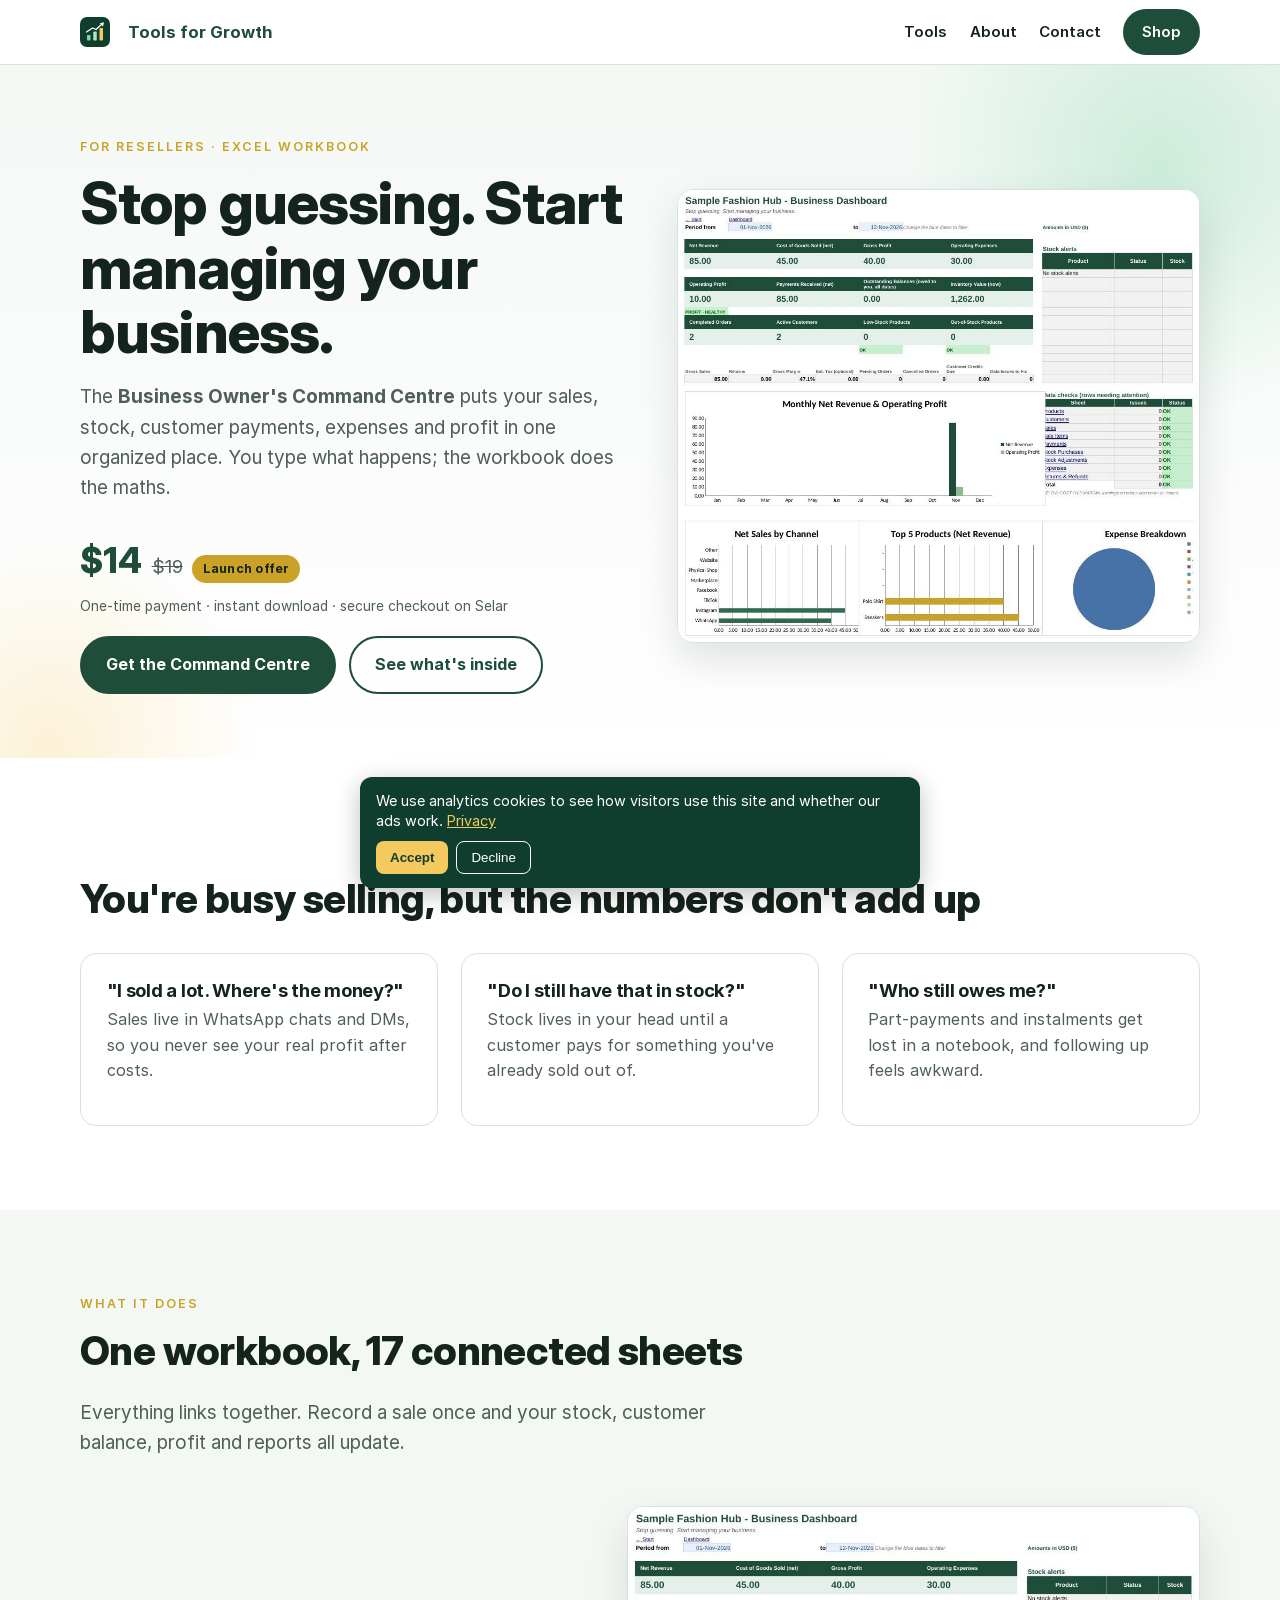
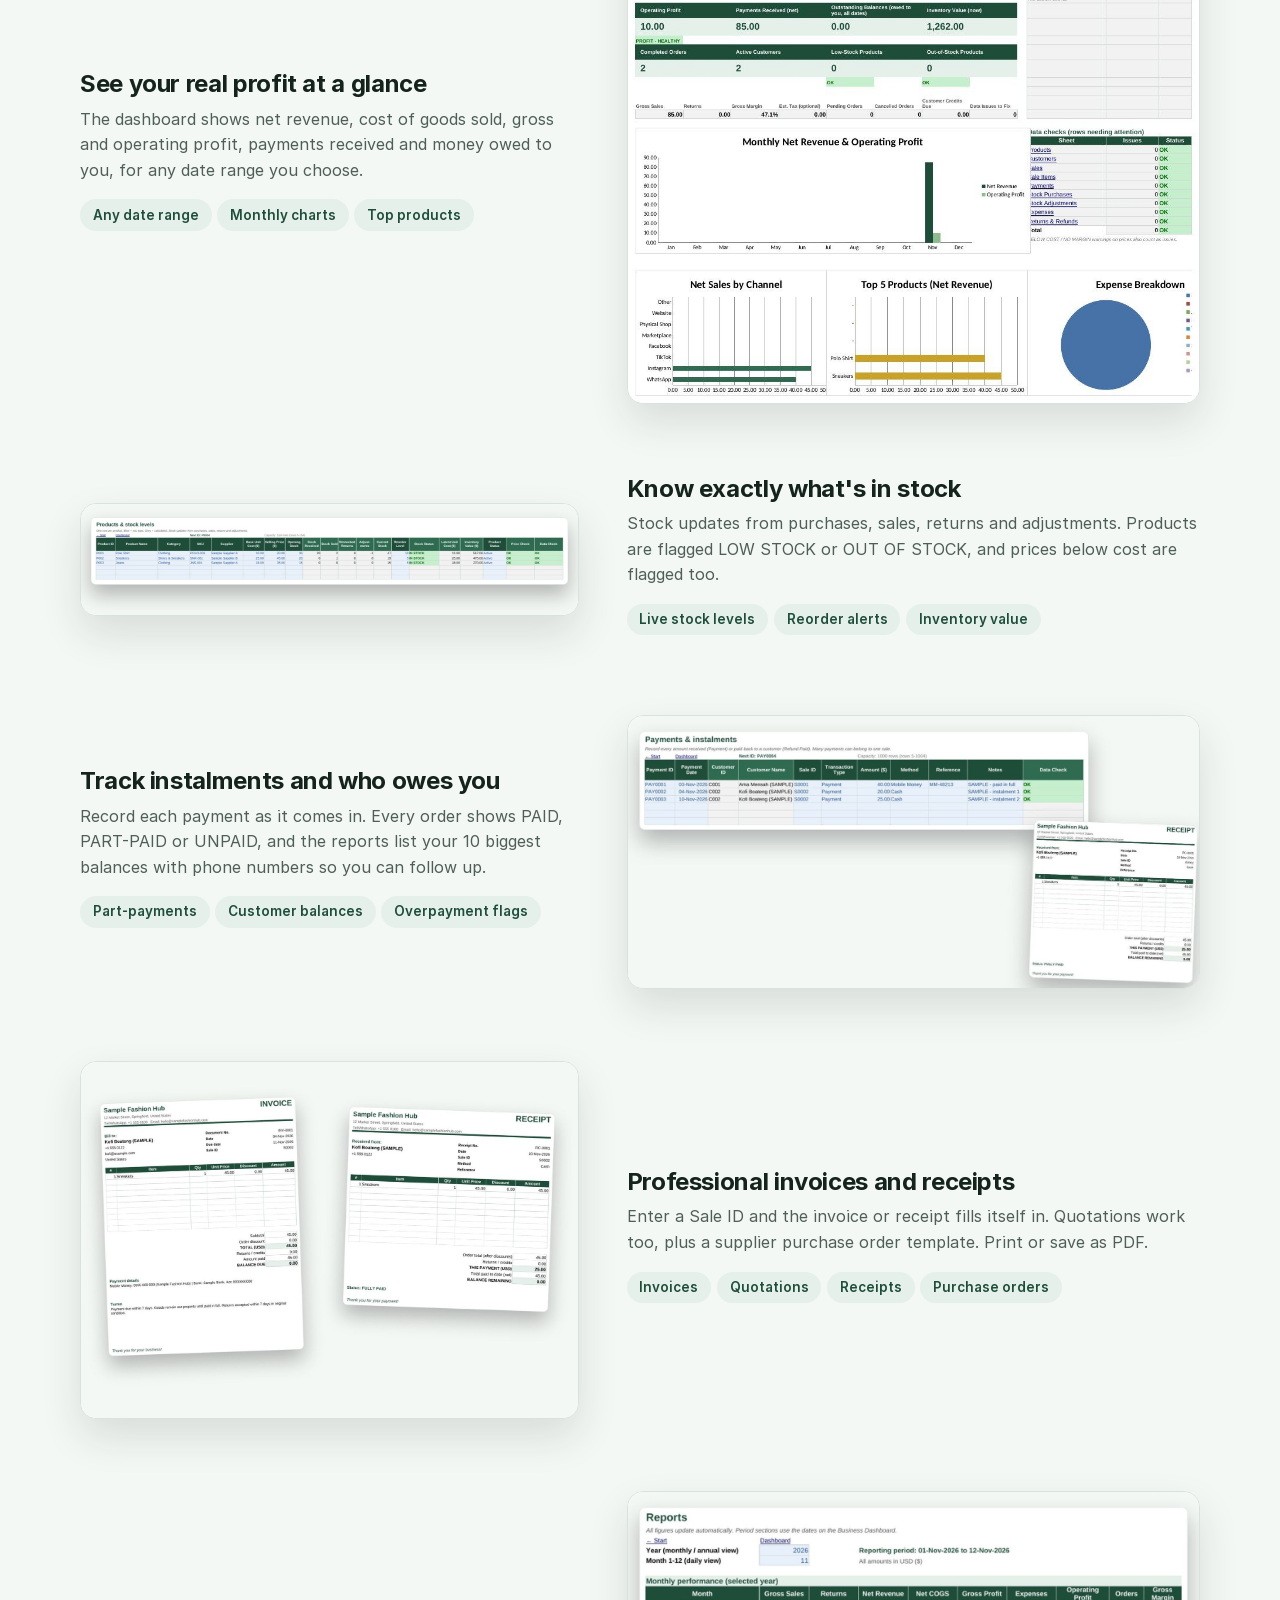
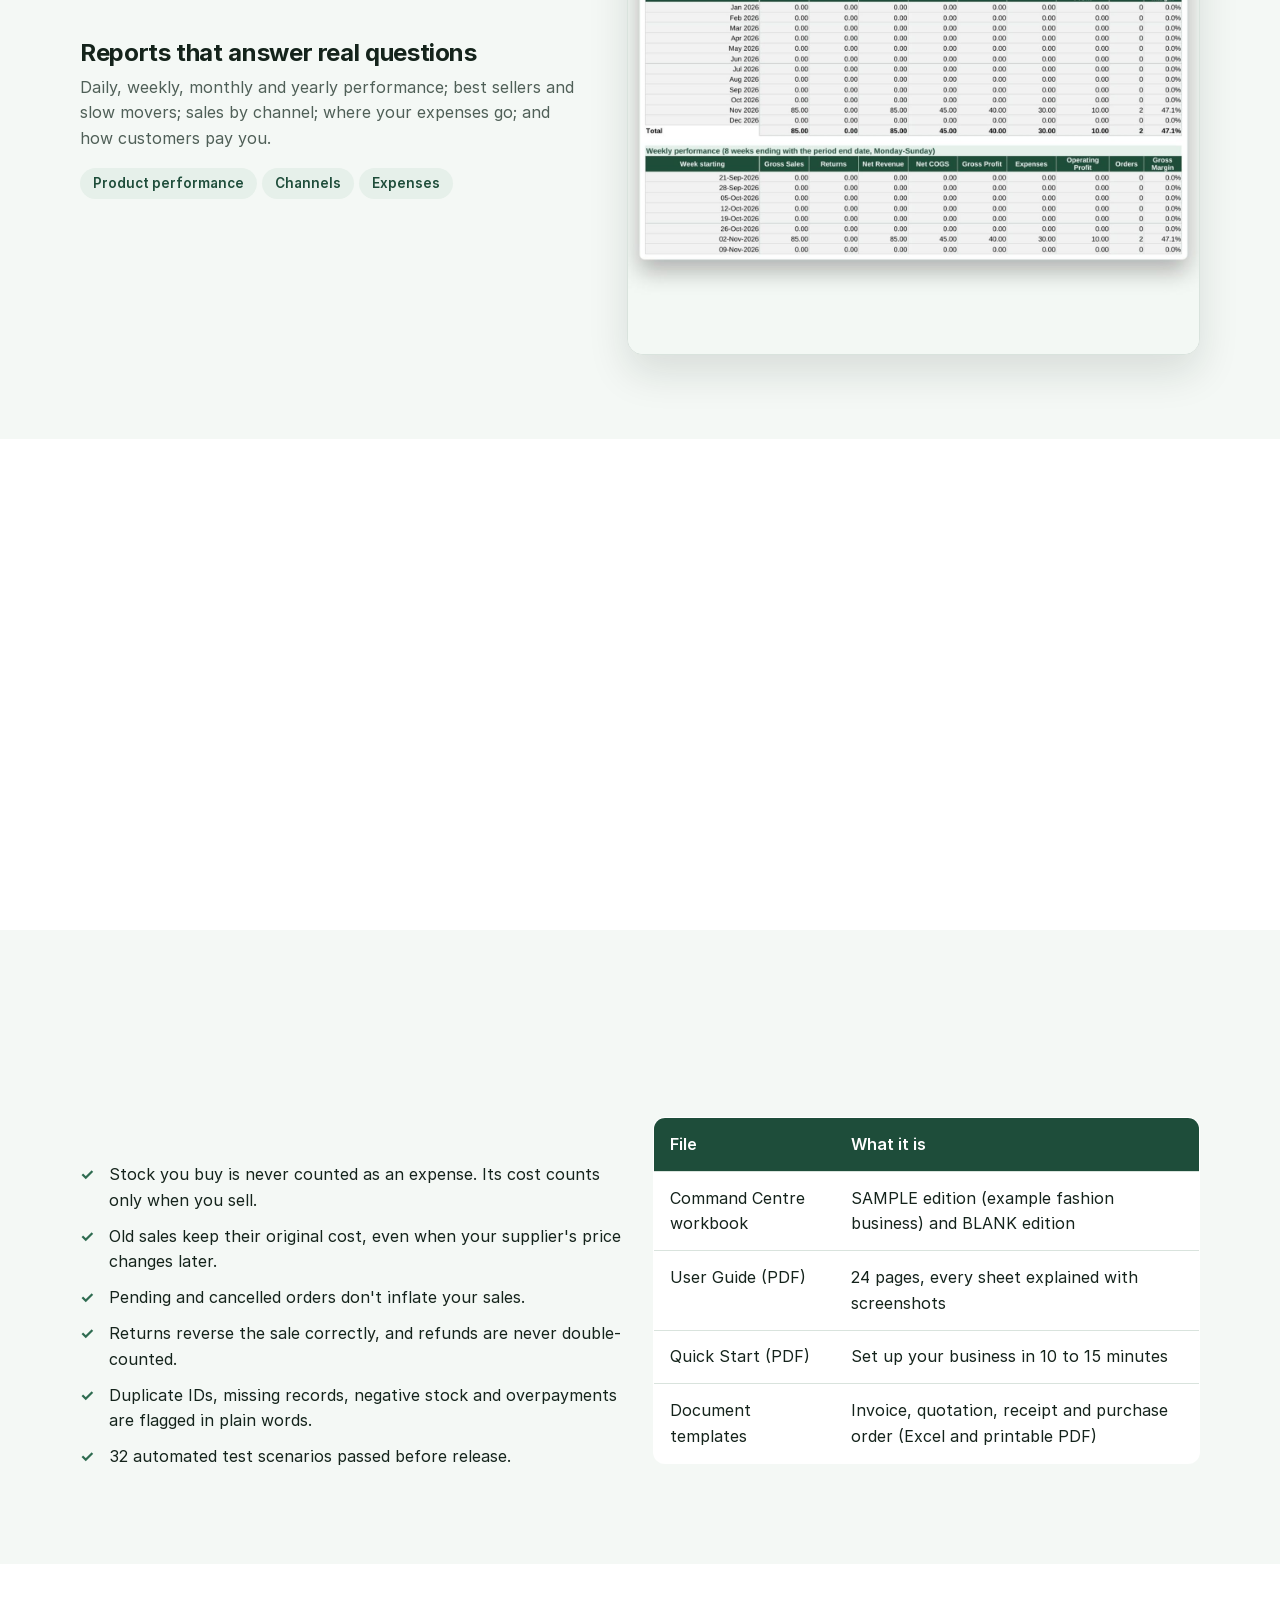
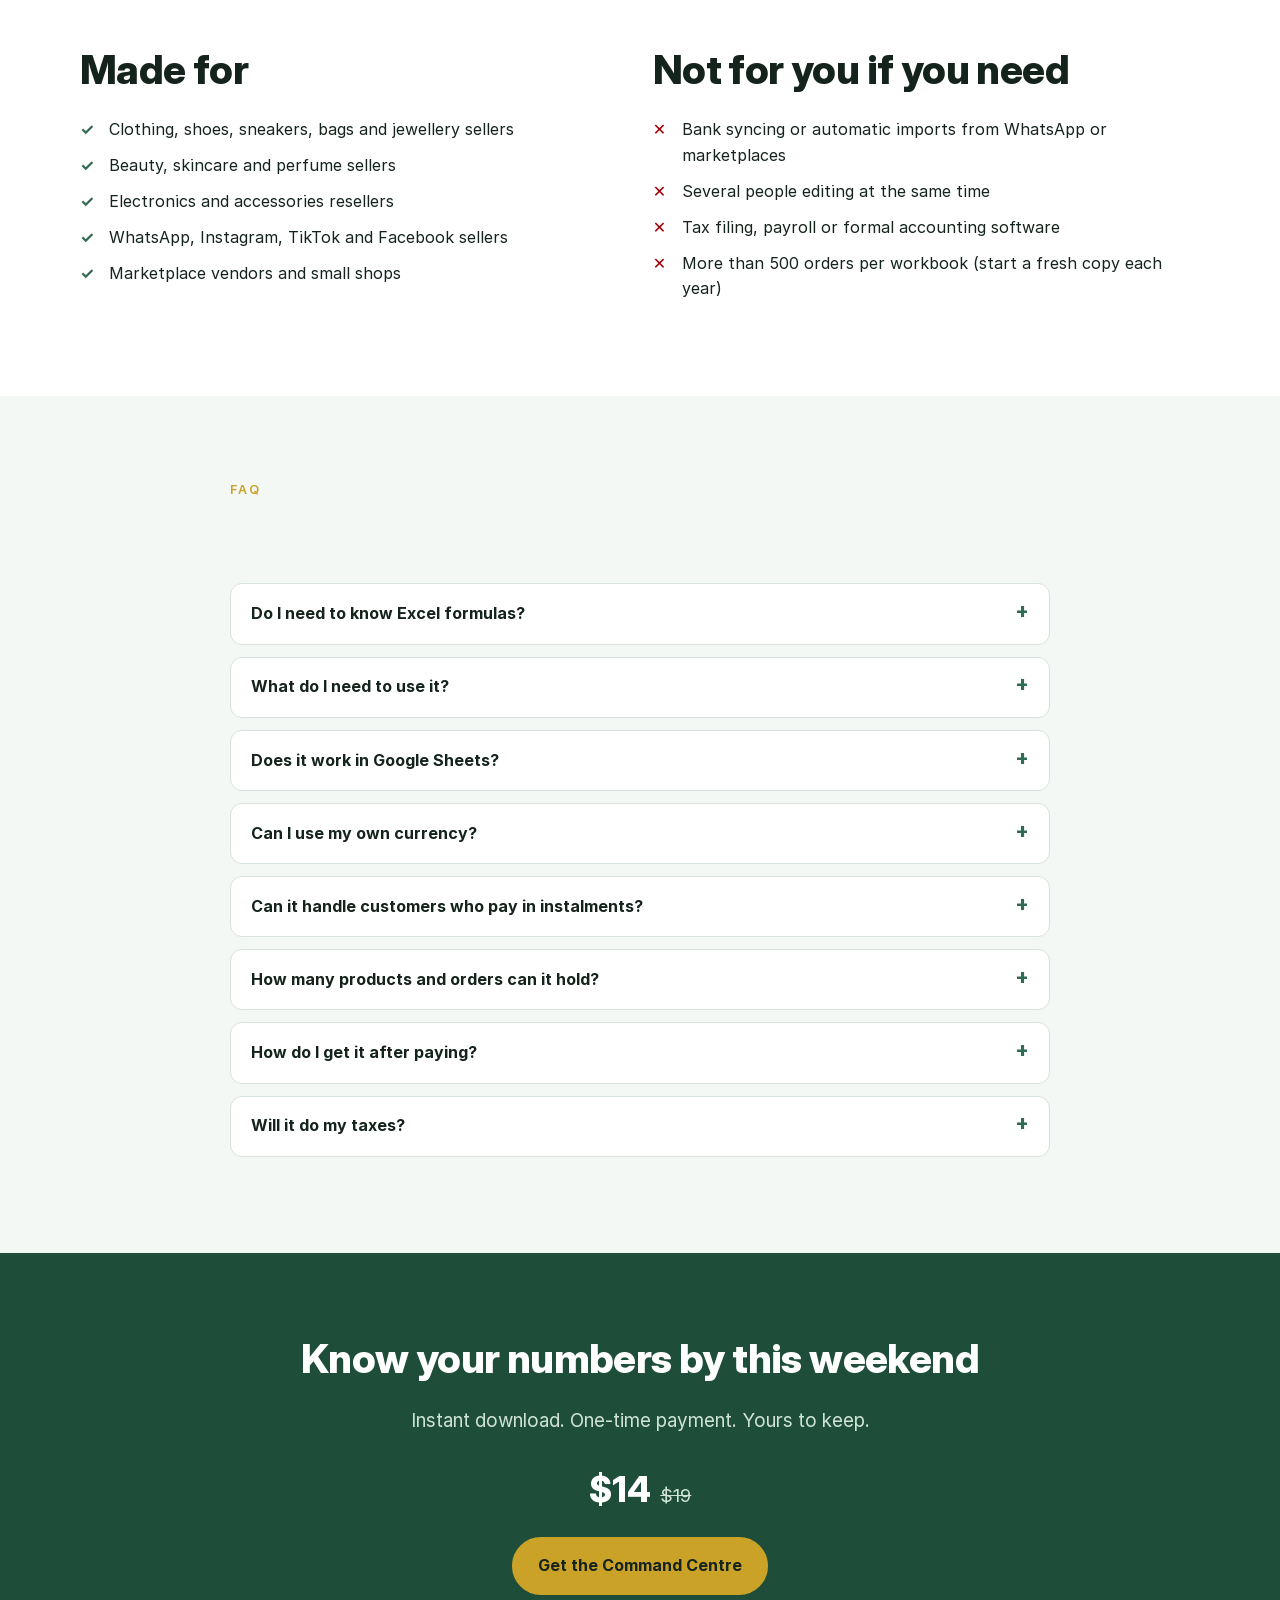
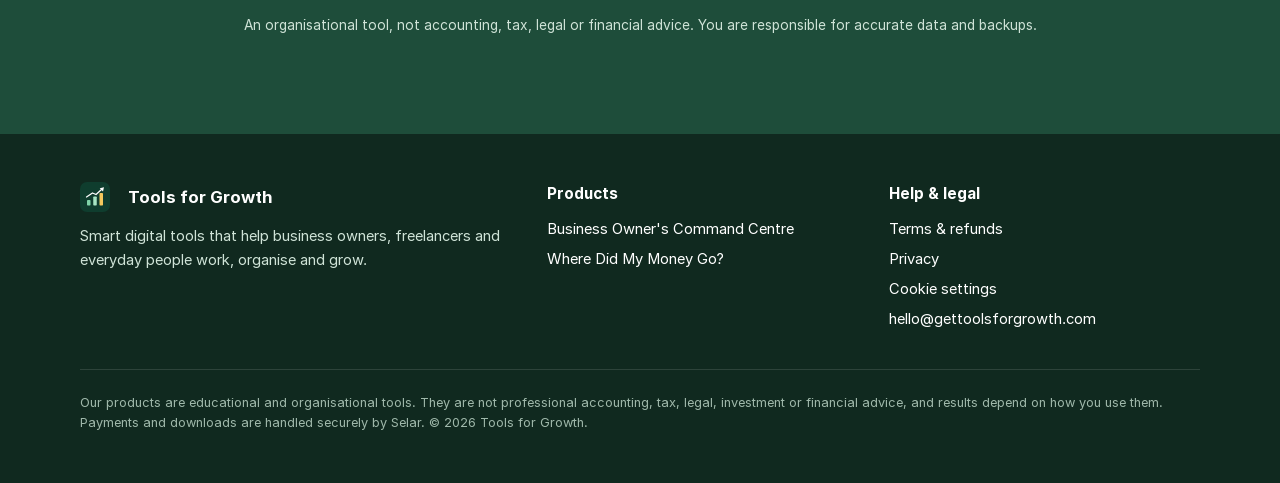
==== commit 080c657f: "Add files via upload" ====
--- a/command-centre/index.html
+++ b/command-centre/index.html
@@ -23,9 +23,9 @@
 <header class="site-header"><div class="wrap">
   <a class="brand" href="/"><img src="/assets/img/mark.svg" alt="" style="width:30px;height:30px;vertical-align:middle;margin-right:8px">Tools for Growth</a>
   <nav class="nav">
-    <a href="/command-centre/">Command Centre</a>
-    <a href="/where-did-my-money-go/">Where Did My Money Go?</a>
+    <a href="/#products">Tools</a>
     <a href="/#about">About</a>
+    <a href="mailto:hello@gettoolsforgrowth.com">Contact</a>
     <a class="btn btn-sm" href="/#products">Shop</a>
   </nav>
 </div></header>
